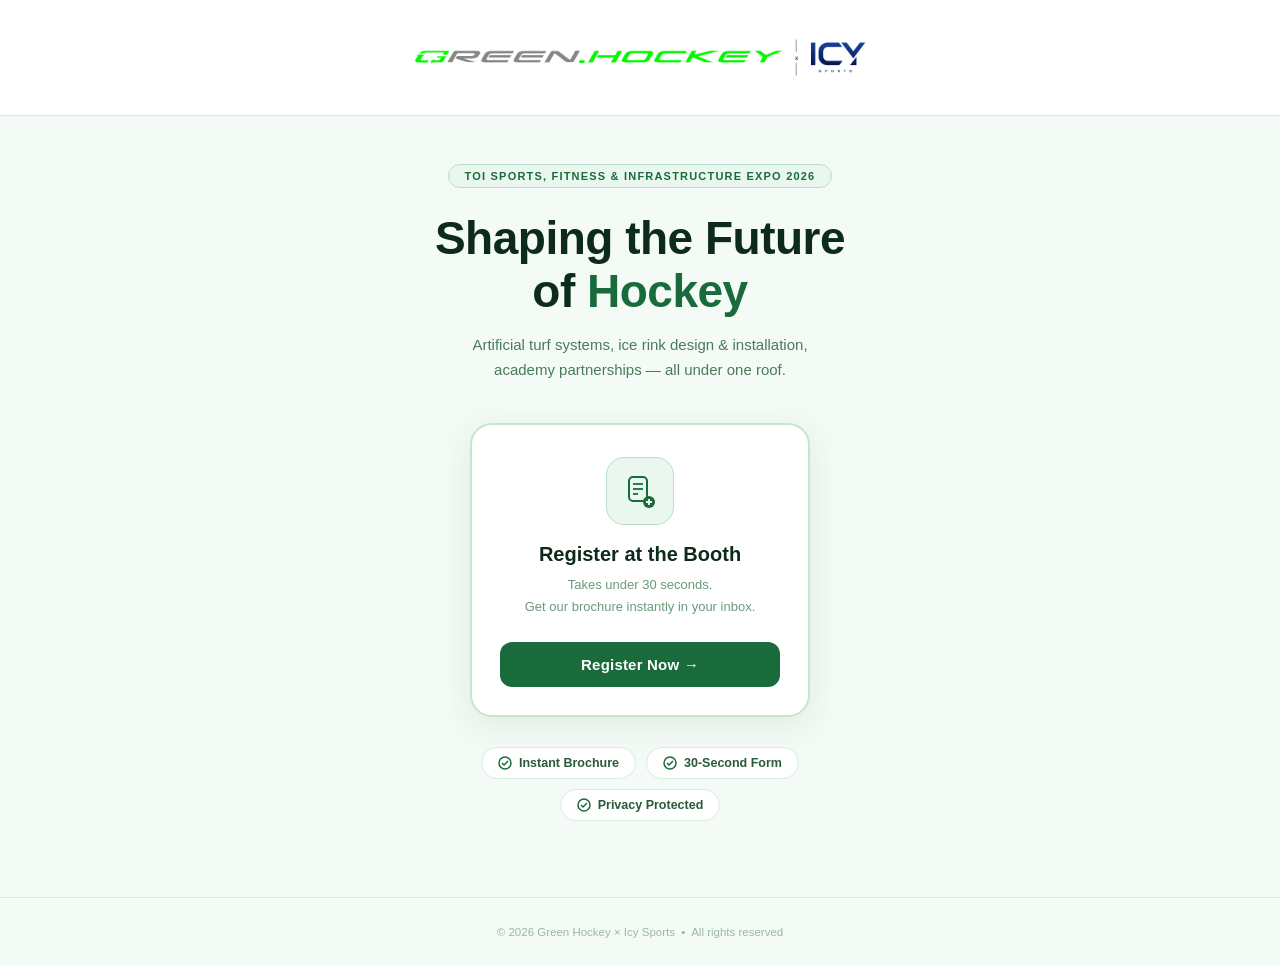
==== index.html @ 1c8ef784 "Add files via upload" ====
<!DOCTYPE html>
<html lang="en">
<head>
  <meta charset="UTF-8"/>
  <meta name="viewport" content="width=device-width, initial-scale=1.0"/>
  <title>Icy Sports — TOI Expo 2026</title>
  <style>
    *, *::before, *::after { box-sizing: border-box; margin: 0; padding: 0; }

    body {
      font-family: -apple-system, BlinkMacSystemFont, "Segoe UI", Roboto, sans-serif;
      background: #f4faf6;
      min-height: 100vh;
      display: flex;
      flex-direction: column;
    }

    /* HEADER */
    .site-header {
      background: #fff;
      border-bottom: 1px solid #d6eede;
    }
    .site-header img {
      width: 100%;
      max-width: 480px;
      display: block;
      margin: 0 auto;
      height: auto;
    }

    /* HERO */
    .hero {
      flex: 1;
      display: flex;
      flex-direction: column;
      align-items: center;
      justify-content: center;
      padding: 48px 24px 32px;
      text-align: center;
    }

    .hero-badge {
      display: inline-block;
      background: #eaf7ef;
      color: #1a6b3c;
      font-size: 11px;
      font-weight: 700;
      letter-spacing: 1.2px;
      text-transform: uppercase;
      padding: 5px 16px;
      border-radius: 20px;
      border: 1px solid #b8e0c8;
      margin-bottom: 24px;
    }

    .hero-title {
      font-size: clamp(28px, 7vw, 46px);
      font-weight: 900;
      color: #0d2b1a;
      line-height: 1.15;
      letter-spacing: -0.5px;
      margin-bottom: 14px;
    }
    .hero-title span { color: #1a6b3c; }

    .hero-sub {
      font-size: 15px;
      color: #4a7a5c;
      line-height: 1.7;
      max-width: 360px;
      margin-bottom: 40px;
    }

    /* REGISTER CARD */
    .register-card {
      background: #fff;
      border: 2px solid #c3e6cc;
      border-radius: 22px;
      padding: 32px 28px 28px;
      width: 100%;
      max-width: 340px;
      text-align: center;
      box-shadow: 0 8px 32px rgba(26,107,60,0.10);
      cursor: pointer;
      transition: transform 0.22s cubic-bezier(0.34,1.4,0.64,1),
                  box-shadow 0.22s ease,
                  border-color 0.2s;
      text-decoration: none;
      display: block;
    }
    .register-card:hover {
      transform: translateY(-5px) scale(1.02);
      box-shadow: 0 16px 48px rgba(26,107,60,0.18);
      border-color: #1a6b3c;
    }
    .register-card:active {
      transform: translateY(-2px) scale(1.01);
    }

    .card-icon {
      width: 68px;
      height: 68px;
      background: #eaf7ef;
      border-radius: 18px;
      display: flex;
      align-items: center;
      justify-content: center;
      margin: 0 auto 18px;
      border: 1.5px solid #b8e0c8;
    }

    .card-label {
      font-size: 20px;
      font-weight: 800;
      color: #0d2b1a;
      margin-bottom: 8px;
    }
    .card-desc {
      font-size: 13px;
      color: #6a9a7a;
      line-height: 1.7;
      margin-bottom: 24px;
    }

    .btn-register {
      display: block;
      width: 100%;
      background: #1a6b3c;
      color: #fff;
      font-size: 15px;
      font-weight: 700;
      padding: 14px;
      border-radius: 12px;
      border: none;
      letter-spacing: 0.2px;
      transition: background 0.2s;
    }
    .register-card:hover .btn-register {
      background: #145530;
    }

    /* FEATURE PILLS */
    .features {
      display: flex;
      gap: 10px;
      justify-content: center;
      flex-wrap: wrap;
      padding: 30px 24px 0;
      max-width: 520px;
      margin: 0 auto;
    }
    .feature-pill {
      display: flex;
      align-items: center;
      gap: 7px;
      background: #fff;
      border: 1px solid #d6eede;
      border-radius: 30px;
      padding: 8px 16px;
      font-size: 12.5px;
      color: #2a5a3a;
      font-weight: 600;
    }

    /* FOOTER */
    .site-footer {
      text-align: center;
      padding: 28px 16px;
      font-size: 11.5px;
      color: #9ab8a4;
      border-top: 1px solid #d6eede;
      margin-top: 44px;
    }
  </style>
</head>
<body>

  <!-- HEADER / LOGO -->
  <header class="site-header">
    <img src="[data-uri]" alt="Green Hockey x Icy Sports"/>
  </header>

  <!-- HERO -->
  <main class="hero">

    <span class="hero-badge">TOI Sports, Fitness &amp; Infrastructure Expo 2026</span>

    <h1 class="hero-title">
      Shaping the Future<br>of <span>Hockey</span>
    </h1>
    <p class="hero-sub">
      Artificial turf systems, ice rink design &amp; installation,
      academy partnerships — all under one roof.
    </p>

    <!-- REGISTER CARD -->
    <a class="register-card" href="https://script.google.com/macros/s/AKfycbzNTSiMW36GYF3sQrwPuPUhhwFf-sip41FXzriaNCstMmeZMGXXtPCfzw99_yfsboXZ/exec">
      <div class="card-icon">
        <svg width="34" height="34" viewBox="0 0 34 34" fill="none" xmlns="http://www.w3.org/2000/svg">
          <rect x="6" y="3" width="18" height="24" rx="4" stroke="#1a6b3c" stroke-width="2" fill="none"/>
          <line x1="10" y1="10" x2="20" y2="10" stroke="#1a6b3c" stroke-width="1.8"/>
          <line x1="10" y1="15" x2="20" y2="15" stroke="#1a6b3c" stroke-width="1.8"/>
          <line x1="10" y1="20" x2="15" y2="20" stroke="#1a6b3c" stroke-width="1.8"/>
          <circle cx="26" cy="28" r="6" fill="#1a6b3c"/>
          <line x1="26" y1="25" x2="26" y2="31" stroke="#fff" stroke-width="1.8"/>
          <line x1="23" y1="28" x2="29" y2="28" stroke="#fff" stroke-width="1.8"/>
        </svg>
      </div>
      <div class="card-label">Register at the Booth</div>
      <div class="card-desc">
        Takes under 30 seconds.<br>
        Get our brochure instantly in your inbox.
      </div>
      <div class="btn-register">Register Now &rarr;</div>
    </a>

    <!-- FEATURE PILLS -->
    <div class="features">
      <div class="feature-pill">
        <svg width="14" height="14" viewBox="0 0 14 14" fill="none">
          <circle cx="7" cy="7" r="6" stroke="#1a6b3c" stroke-width="1.5"/>
          <polyline points="4,7 6,9 10,5" stroke="#1a6b3c" stroke-width="1.5" fill="none"/>
        </svg>
        Instant Brochure
      </div>
      <div class="feature-pill">
        <svg width="14" height="14" viewBox="0 0 14 14" fill="none">
          <circle cx="7" cy="7" r="6" stroke="#1a6b3c" stroke-width="1.5"/>
          <polyline points="4,7 6,9 10,5" stroke="#1a6b3c" stroke-width="1.5" fill="none"/>
        </svg>
        30-Second Form
      </div>
      <div class="feature-pill">
        <svg width="14" height="14" viewBox="0 0 14 14" fill="none">
          <circle cx="7" cy="7" r="6" stroke="#1a6b3c" stroke-width="1.5"/>
          <polyline points="4,7 6,9 10,5" stroke="#1a6b3c" stroke-width="1.5" fill="none"/>
        </svg>
        Privacy Protected
      </div>
    </div>

  </main>

  <!-- FOOTER -->
  <footer class="site-footer">
    &copy; 2026 Green Hockey &times; Icy Sports &nbsp;&bull;&nbsp; All rights reserved
  </footer>

</body>
</html>
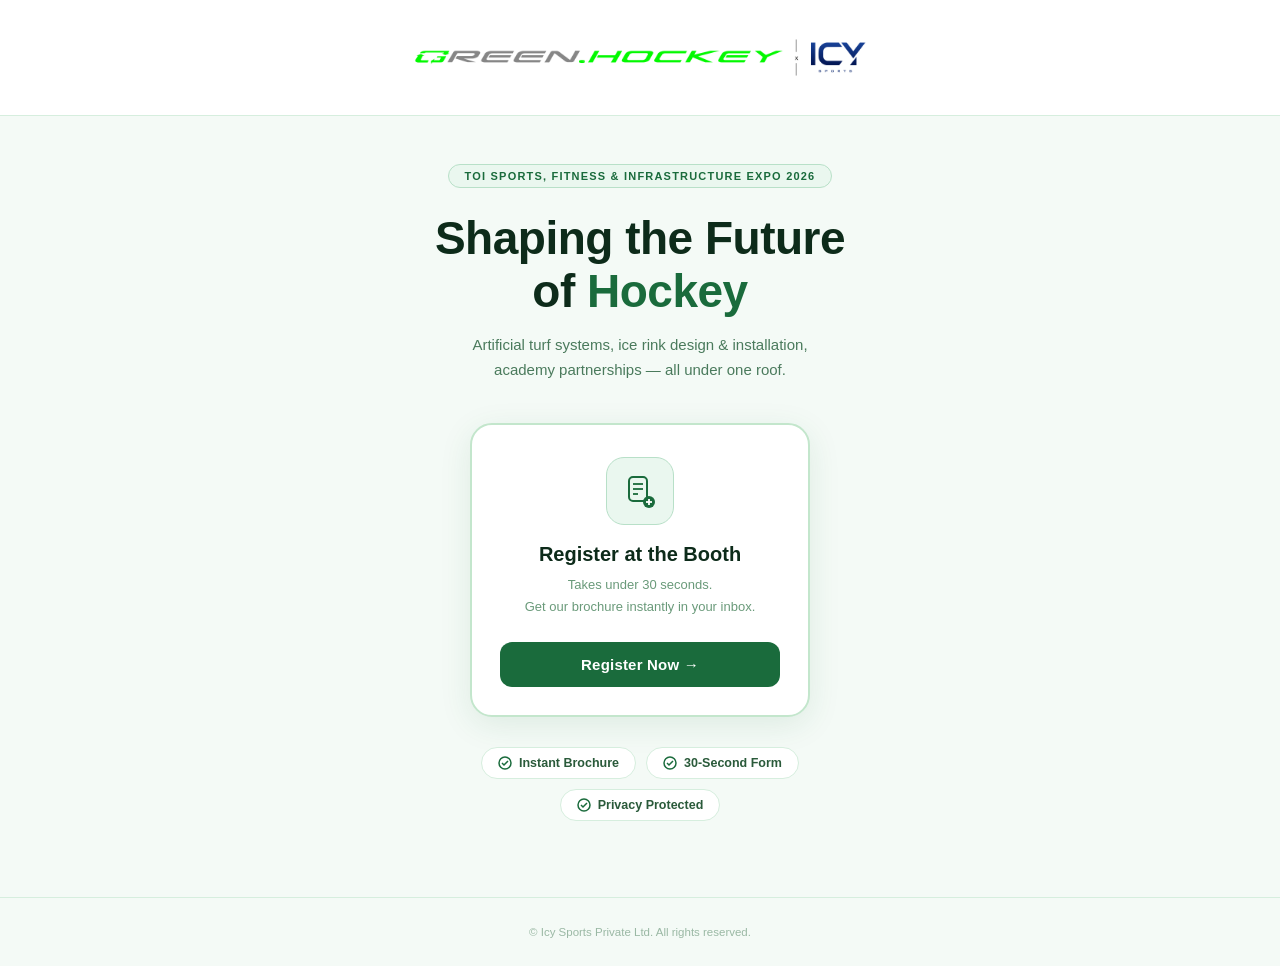
==== commit f6dd3753: "Update index.html rights reserved line changed" ====
--- a/index.html
+++ b/index.html
@@ -194,7 +194,7 @@
     </p>
 
     <!-- REGISTER CARD -->
-    <a class="register-card" href="https://script.google.com/macros/s/AKfycbzNTSiMW36GYF3sQrwPuPUhhwFf-sip41FXzriaNCstMmeZMGXXtPCfzw99_yfsboXZ/exec">
+    <a class="register-card" href="register/">
       <div class="card-icon">
         <svg width="34" height="34" viewBox="0 0 34 34" fill="none" xmlns="http://www.w3.org/2000/svg">
           <rect x="6" y="3" width="18" height="24" rx="4" stroke="#1a6b3c" stroke-width="2" fill="none"/>
@@ -243,8 +243,8 @@
 
   <!-- FOOTER -->
   <footer class="site-footer">
-    &copy; 2026 Green Hockey &times; Icy Sports &nbsp;&bull;&nbsp; All rights reserved
+    &copy; Icy Sports Private Ltd. All rights reserved.
   </footer>
 
 </body>
-</html>+</html>
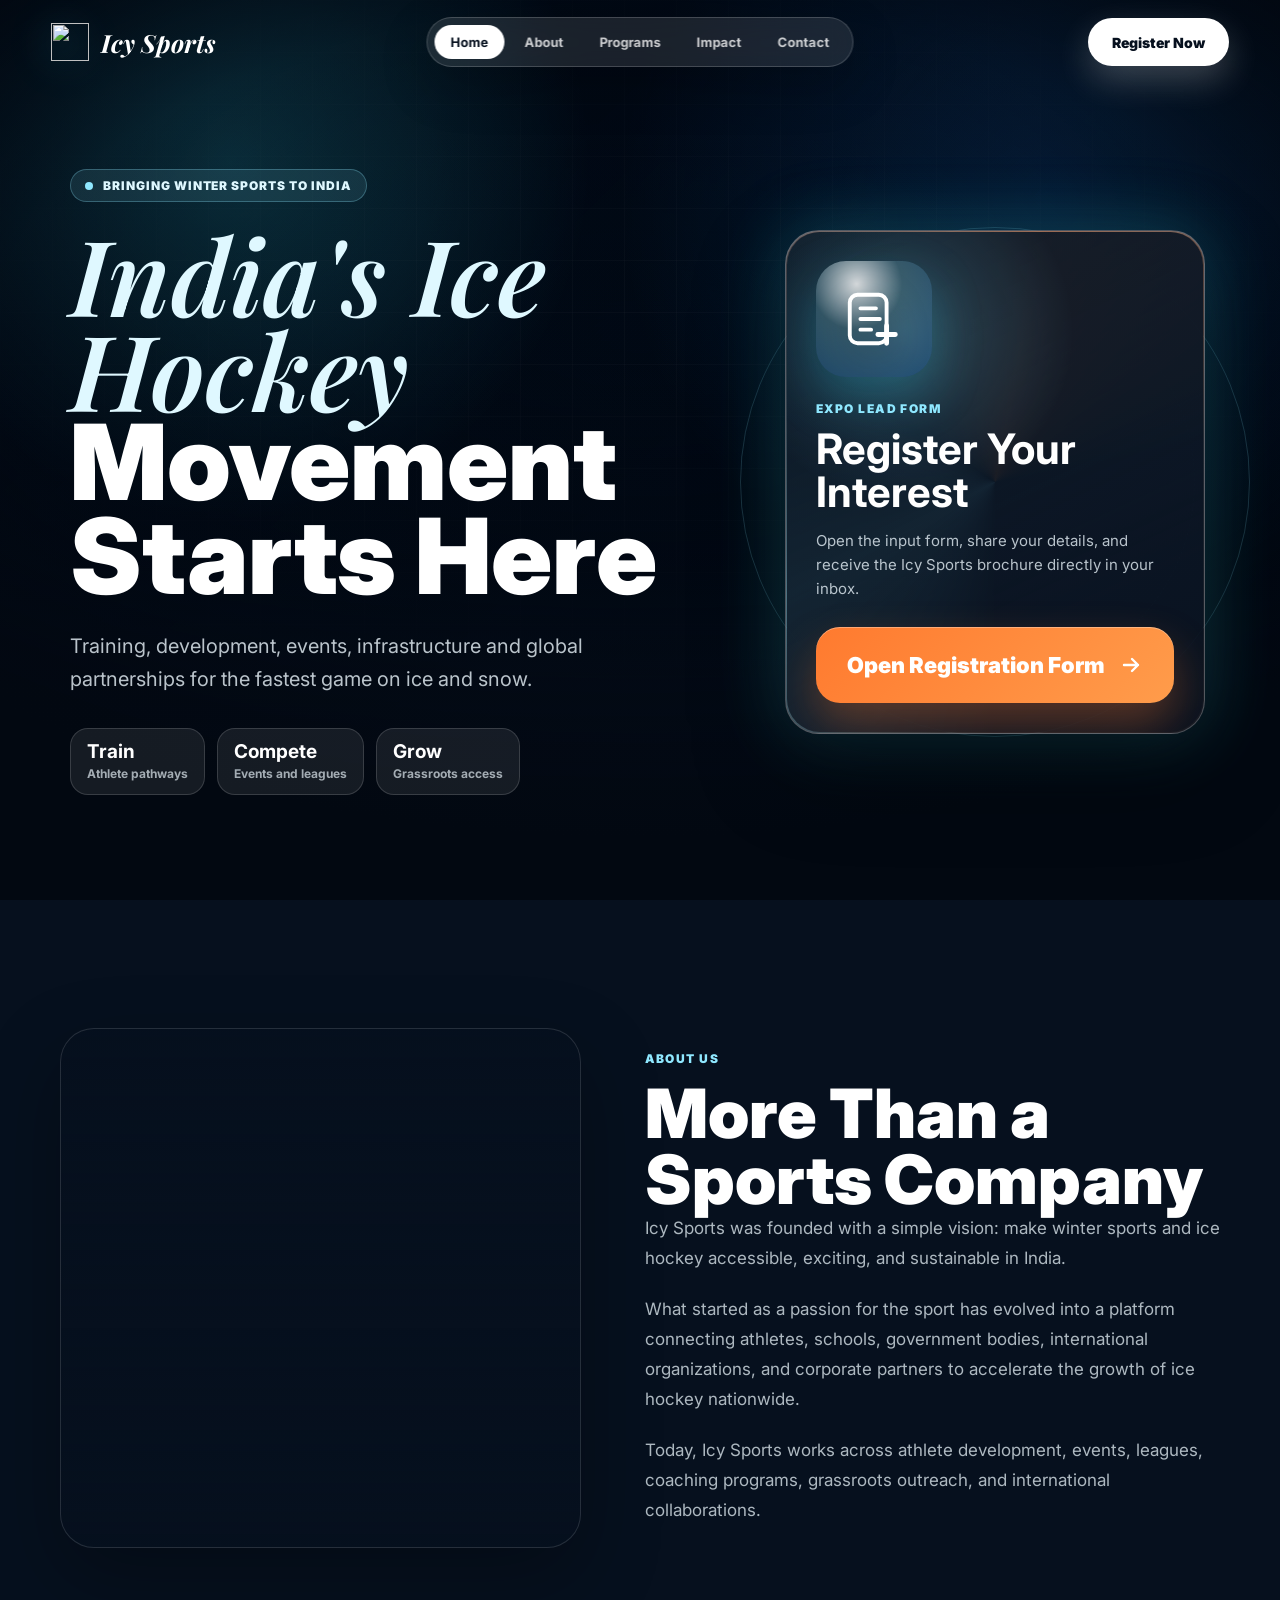
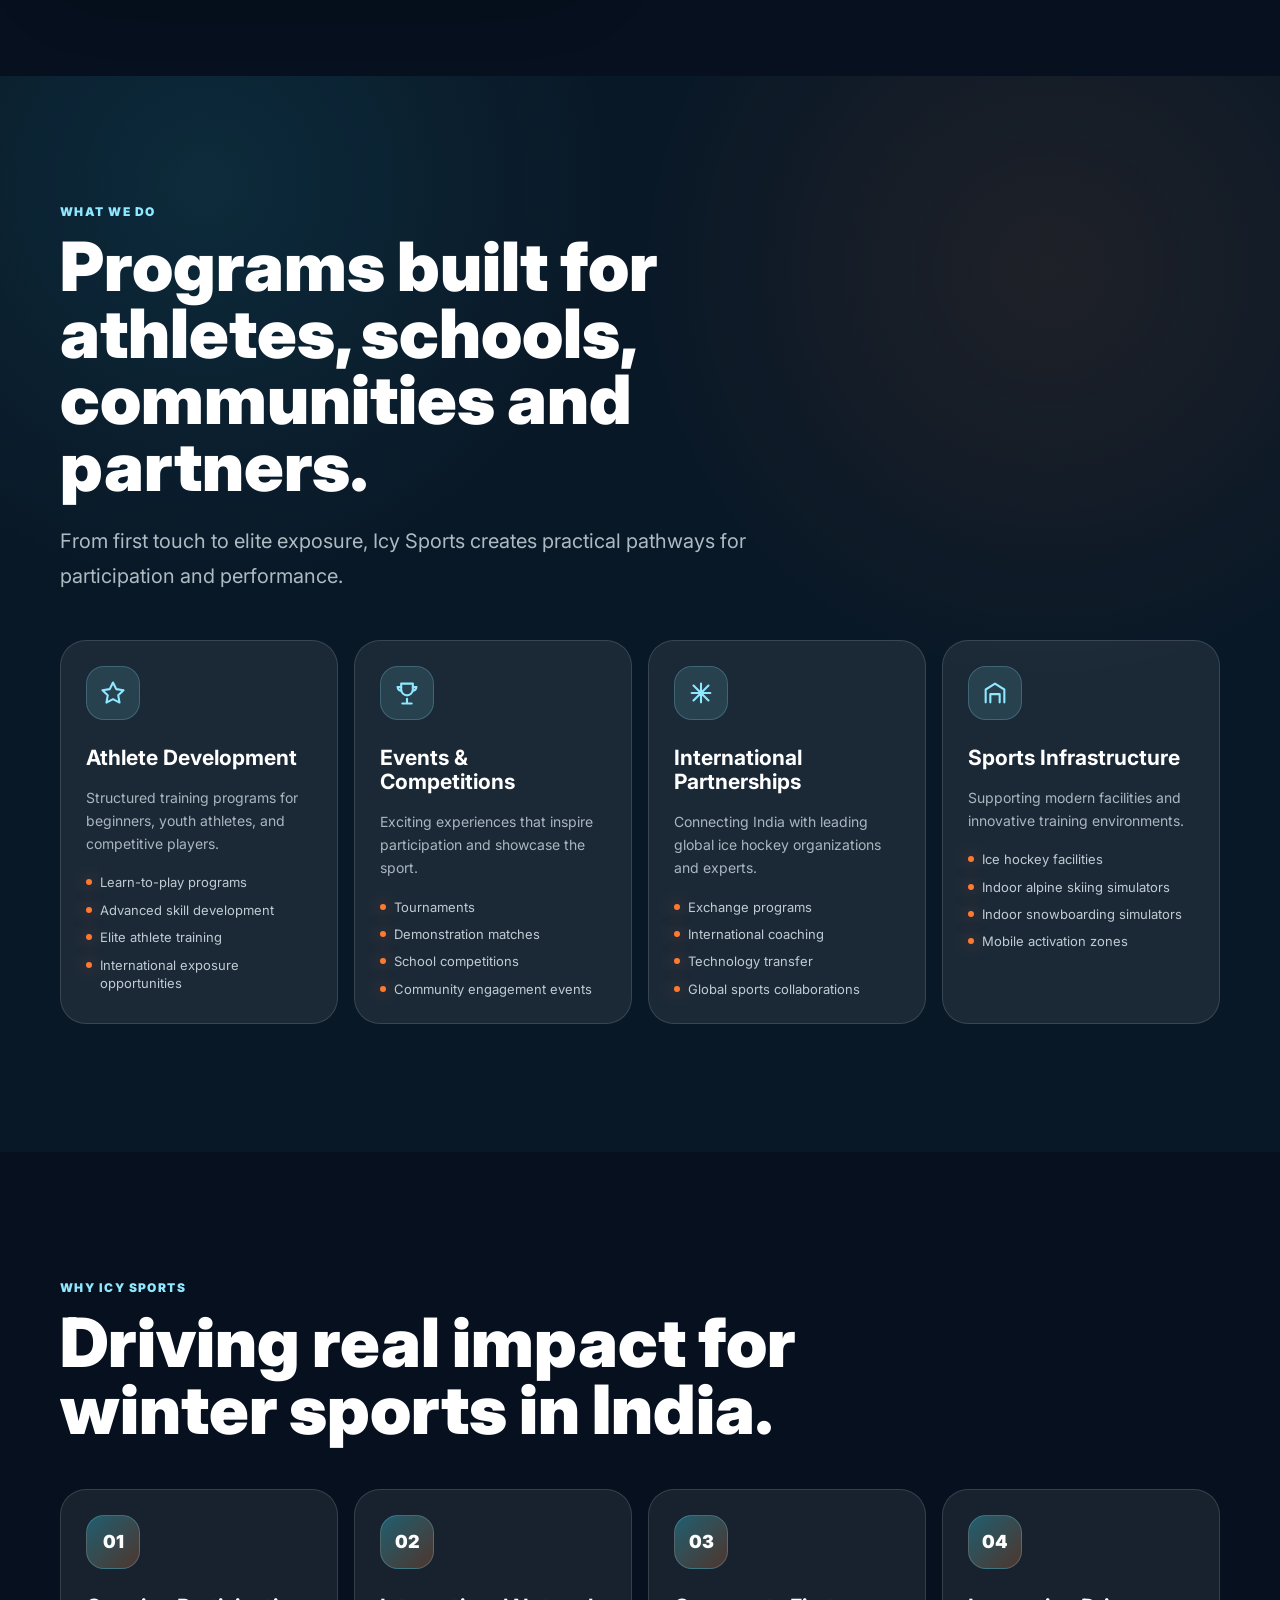
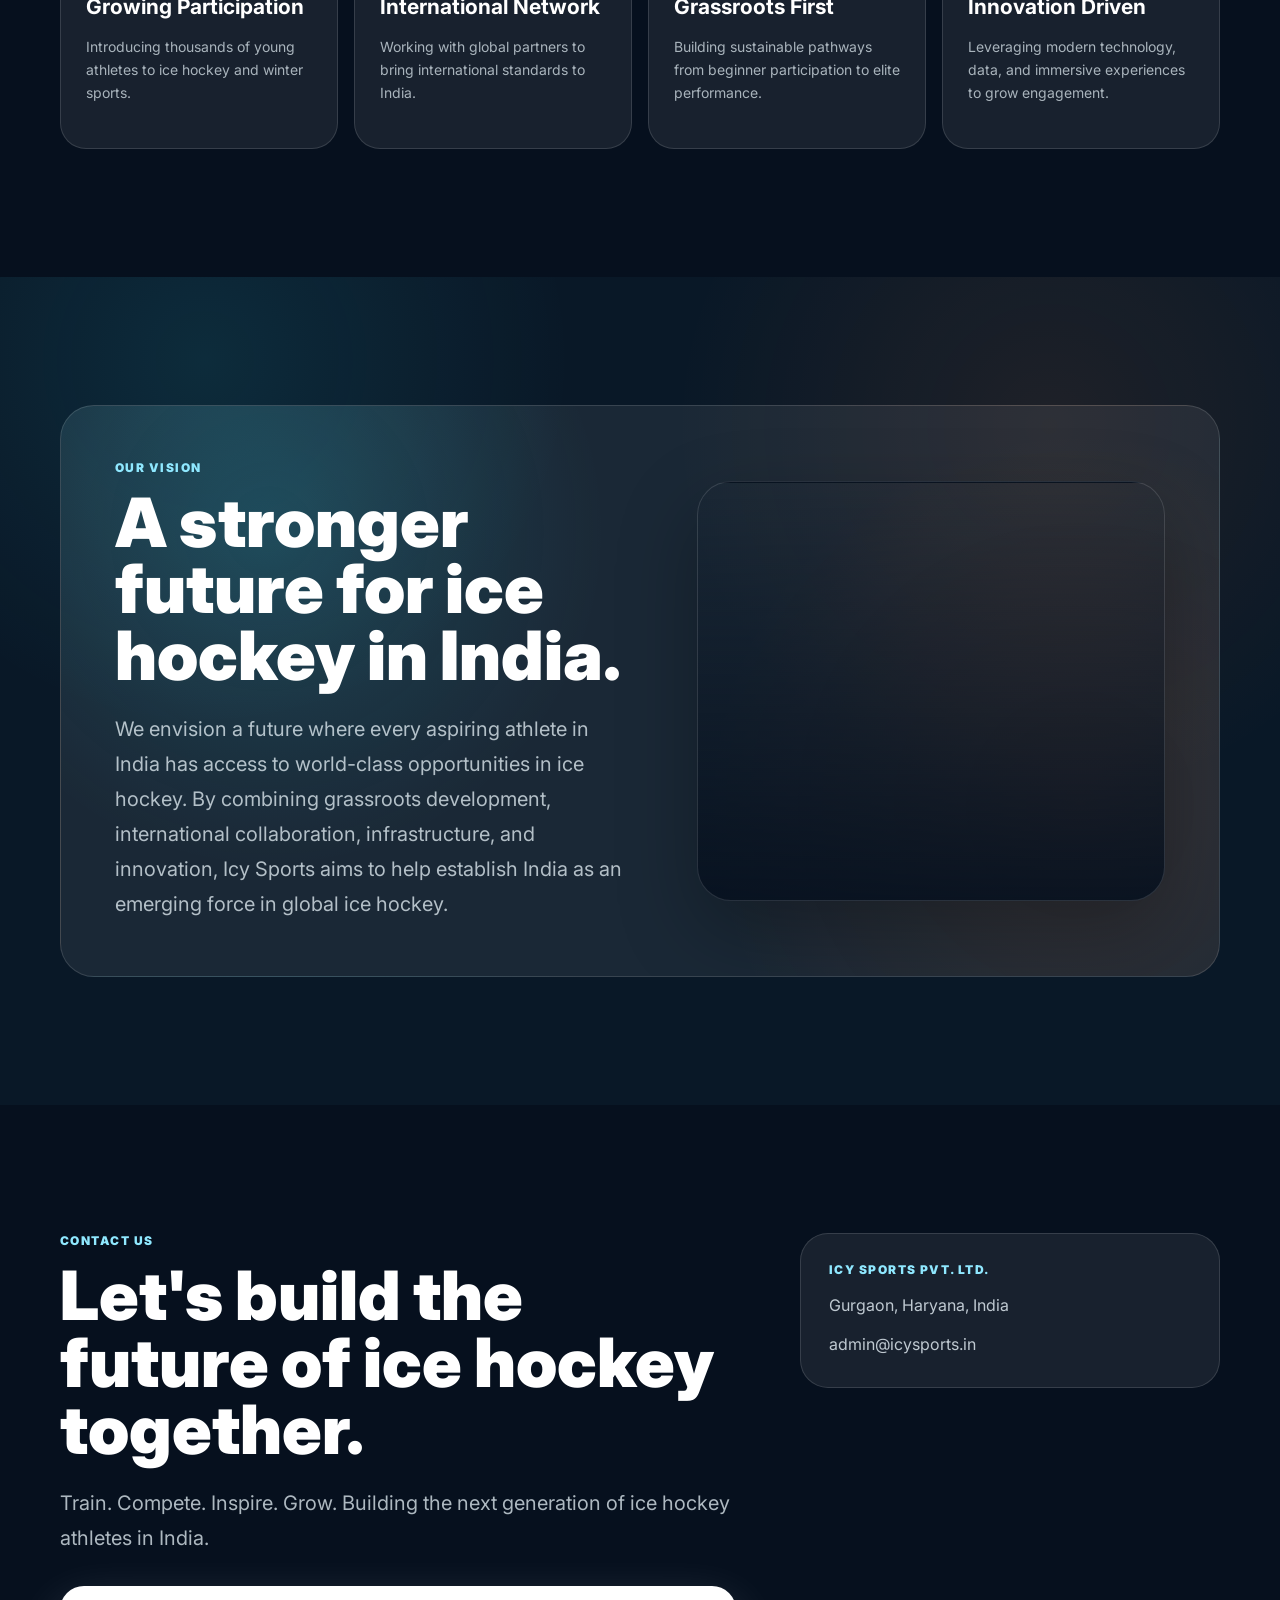
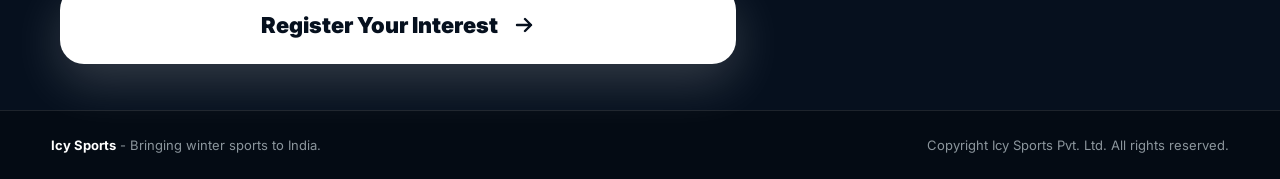
==== commit d7799104: "Update index.html with new drk blue theme" ====
--- a/index.html
+++ b/index.html
@@ -1,250 +1,1212 @@
 <!DOCTYPE html>
 <html lang="en">
 <head>
-  <meta charset="UTF-8"/>
-  <meta name="viewport" content="width=device-width, initial-scale=1.0"/>
-  <title>Icy Sports — TOI Expo 2026</title>
+  <meta charset="UTF-8">
+  <meta name="viewport" content="width=device-width, initial-scale=1.0">
+  <title>Icy Sports - Ice Hockey India</title>
+  <link rel="preconnect" href="https://fonts.googleapis.com">
+  <link rel="preconnect" href="https://fonts.gstatic.com" crossorigin>
+  <link href="https://fonts.googleapis.com/css2?family=Inter:wght@300;400;500;600;700;800;900&family=Playfair+Display:ital,wght@1,500;1,600;1,700&display=swap" rel="stylesheet">
   <style>
     *, *::before, *::after { box-sizing: border-box; margin: 0; padding: 0; }
 
+    :root {
+      --ice: #dff8ff;
+      --frost: #8fe8ff;
+      --blue: #1c8dff;
+      --cyan: #31d6ef;
+      --navy: #06101e;
+      --navy-2: #091827;
+      --ink: #eef9ff;
+      --muted: rgba(238, 249, 255, 0.72);
+      --line: rgba(255, 255, 255, 0.14);
+      --orange: #ff7a2f;
+      --orange-2: #ff9c4b;
+      --glass: rgba(8, 23, 38, 0.58);
+      --panel: rgba(255, 255, 255, 0.08);
+    }
+
+    html {
+      scroll-behavior: smooth;
+      background: var(--navy);
+    }
+
     body {
-      font-family: -apple-system, BlinkMacSystemFont, "Segoe UI", Roboto, sans-serif;
-      background: #f4faf6;
       min-height: 100vh;
+      font-family: "Inter", system-ui, -apple-system, BlinkMacSystemFont, "Segoe UI", sans-serif;
+      color: var(--ink);
+      background: var(--navy);
+      letter-spacing: 0;
+      overflow-x: hidden;
+    }
+
+    body.menu-open { overflow: hidden; }
+
+    a { color: inherit; text-decoration: none; }
+    button { font: inherit; }
+
+    .font-display {
+      font-family: "Playfair Display", Georgia, serif;
+      font-style: italic;
+    }
+
+    .site-nav {
+      position: fixed;
+      top: 0;
+      left: 0;
+      right: 0;
+      z-index: 100;
+      display: flex;
+      align-items: center;
+      justify-content: space-between;
+      gap: 20px;
+      padding: 18px clamp(18px, 4vw, 52px);
+      transition: background 0.2s ease, border-color 0.2s ease, backdrop-filter 0.2s ease;
+      border-bottom: 1px solid transparent;
+    }
+
+    .site-nav.scrolled {
+      background: rgba(5, 14, 25, 0.74);
+      border-bottom-color: rgba(255, 255, 255, 0.1);
+      backdrop-filter: blur(18px);
+    }
+
+    .brand {
+      display: inline-flex;
+      align-items: center;
+      gap: 12px;
+      min-width: 174px;
+    }
+
+    .brand img {
+      width: 38px;
+      height: 38px;
+      object-fit: contain;
+      filter: drop-shadow(0 8px 20px rgba(49, 214, 239, 0.35));
+    }
+
+    .brand span {
+      font-size: 25px;
+      font-weight: 700;
+      line-height: 1;
+      color: #fff;
+    }
+
+    .nav-pill {
+      position: absolute;
+      left: 50%;
+      transform: translateX(-50%);
+      display: flex;
+      align-items: center;
+      gap: 4px;
+      padding: 7px;
+      border: 1px solid rgba(255, 255, 255, 0.18);
+      border-radius: 999px;
+      background: rgba(255, 255, 255, 0.1);
+      backdrop-filter: blur(18px);
+      box-shadow: 0 18px 50px rgba(0, 0, 0, 0.22);
+    }
+
+    .nav-pill a {
+      padding: 9px 16px;
+      border-radius: 999px;
+      font-size: 13px;
+      font-weight: 700;
+      color: rgba(255, 255, 255, 0.78);
+      transition: background 0.2s ease, color 0.2s ease;
+      white-space: nowrap;
+    }
+
+    .nav-pill a:hover,
+    .nav-pill a.active {
+      color: #06101e;
+      background: #fff;
+    }
+
+    .nav-actions {
+      display: flex;
+      align-items: center;
+      justify-content: flex-end;
+      gap: 12px;
+      min-width: 174px;
+    }
+
+    .nav-register {
+      display: inline-flex;
+      align-items: center;
+      justify-content: center;
+      min-height: 48px;
+      padding: 0 24px;
+      border-radius: 999px;
+      background: #fff;
+      color: #06101e;
+      font-size: 14px;
+      font-weight: 900;
+      box-shadow: 0 14px 34px rgba(255, 255, 255, 0.22);
+      transition: transform 0.2s ease, box-shadow 0.2s ease;
+    }
+
+    .nav-register:hover {
+      transform: translateY(-2px);
+      box-shadow: 0 18px 40px rgba(143, 232, 255, 0.28);
+    }
+
+    .menu-toggle {
+      display: none;
+      width: 48px;
+      height: 48px;
+      align-items: center;
+      justify-content: center;
+      border: 1px solid rgba(255, 255, 255, 0.18);
+      border-radius: 50%;
+      color: #fff;
+      background: rgba(255, 255, 255, 0.1);
+      cursor: pointer;
+    }
+
+    .menu-toggle span,
+    .menu-toggle span::before,
+    .menu-toggle span::after {
+      display: block;
+      width: 18px;
+      height: 2px;
+      border-radius: 2px;
+      background: currentColor;
+      transition: transform 0.2s ease, opacity 0.2s ease;
+    }
+
+    .menu-toggle span::before,
+    .menu-toggle span::after {
+      content: "";
+      position: absolute;
+    }
+
+    .menu-toggle span { position: relative; }
+    .menu-toggle span::before { transform: translateY(-6px); }
+    .menu-toggle span::after { transform: translateY(6px); }
+
+    .menu-open .menu-toggle span { background: transparent; }
+    .menu-open .menu-toggle span::before { background: #fff; transform: rotate(45deg); }
+    .menu-open .menu-toggle span::after { background: #fff; transform: rotate(-45deg); }
+
+    .mobile-menu {
+      display: none;
+      position: fixed;
+      inset: 76px 16px auto;
+      z-index: 95;
+      padding: 18px;
+      border: 1px solid rgba(255, 255, 255, 0.16);
+      border-radius: 22px;
+      background: rgba(5, 14, 25, 0.92);
+      backdrop-filter: blur(18px);
+      box-shadow: 0 30px 80px rgba(0, 0, 0, 0.4);
+    }
+
+    .mobile-menu a {
+      display: block;
+      padding: 14px 14px;
+      border-radius: 14px;
+      color: rgba(255, 255, 255, 0.82);
+      font-weight: 800;
+    }
+
+    .mobile-menu a:hover { background: rgba(255, 255, 255, 0.1); color: #fff; }
+    .menu-open .mobile-menu { display: block; }
+
+    .hero {
+      position: relative;
+      min-height: 100vh;
+      min-height: 100dvh;
+      overflow: hidden;
+      display: grid;
+      place-items: center;
+      padding: 118px 22px 54px;
+      background: #020811;
+      isolation: isolate;
+    }
+
+    .hero-base,
+    .hero-reveal {
+      position: absolute;
+      inset: 0;
+      pointer-events: none;
+    }
+
+    .hero-base {
+      z-index: -5;
+      background:
+        radial-gradient(circle at 18% 18%, rgba(49, 214, 239, 0.32), transparent 28%),
+        radial-gradient(circle at 82% 22%, rgba(28, 141, 255, 0.26), transparent 34%),
+        linear-gradient(135deg, rgba(6, 16, 30, 0.88), rgba(6, 16, 30, 0.54)),
+        url("assets/hero-ice-rink.png");
+      background-position: center;
+      background-size: cover;
+      animation: heroZoom 1.9s cubic-bezier(0.16, 1, 0.3, 1) forwards;
+      filter: saturate(0.95) contrast(1.05);
+    }
+
+    .hero-reveal {
+      z-index: -4;
+      background:
+        linear-gradient(135deg, rgba(10, 32, 54, 0.42), rgba(0, 0, 0, 0.12)),
+        url("assets/hero-winter-training.png");
+      background-position: center;
+      background-size: cover;
+      opacity: 0.96;
+      -webkit-mask-size: 100% 100%;
+      mask-size: 100% 100%;
+      -webkit-mask-repeat: no-repeat;
+      mask-repeat: no-repeat;
+    }
+
+    .hero::before {
+      content: "";
+      position: absolute;
+      inset: 0;
+      z-index: -3;
+      background:
+        linear-gradient(rgba(255,255,255,0.08) 1px, transparent 1px),
+        linear-gradient(90deg, rgba(255,255,255,0.08) 1px, transparent 1px);
+      background-size: 52px 52px;
+      mask-image: radial-gradient(ellipse 84% 68% at 50% 34%, black 0%, transparent 76%);
+      opacity: 0.45;
+      pointer-events: none;
+    }
+
+    .hero::after {
+      content: "";
+      position: absolute;
+      inset: 0;
+      z-index: -2;
+      background:
+        radial-gradient(ellipse 74% 55% at 50% 38%, transparent 0%, rgba(2, 8, 17, 0.42) 68%, #020811 100%),
+        linear-gradient(180deg, rgba(2, 8, 17, 0.12) 0%, rgba(2, 8, 17, 0.42) 62%, #06101e 100%);
+      pointer-events: none;
+    }
+
+    .hero-content {
+      width: min(1140px, 100%);
+      display: grid;
+      grid-template-columns: minmax(0, 1fr) minmax(300px, 430px);
+      align-items: center;
+      gap: clamp(28px, 6vw, 74px);
+    }
+
+    .hero-copy {
+      max-width: 710px;
+      text-align: left;
+    }
+
+    .eyebrow {
+      display: inline-flex;
+      align-items: center;
+      gap: 10px;
+      margin-bottom: 24px;
+      padding: 8px 14px;
+      border: 1px solid rgba(143, 232, 255, 0.28);
+      border-radius: 999px;
+      background: rgba(143, 232, 255, 0.1);
+      color: var(--ice);
+      font-size: 12px;
+      font-weight: 900;
+      text-transform: uppercase;
+      letter-spacing: 0.08em;
+    }
+
+    .eyebrow::before {
+      content: "";
+      width: 8px;
+      height: 8px;
+      border-radius: 50%;
+      background: var(--frost);
+      box-shadow: 0 0 0 0 rgba(143, 232, 255, 0.68);
+      animation: pulseRing 2.2s ease-out infinite;
+      flex: 0 0 auto;
+    }
+
+    h1 {
+      color: #fff;
+      font-size: clamp(48px, 8.2vw, 112px);
+      line-height: 0.9;
+      letter-spacing: 0;
+      font-weight: 900;
+      max-width: 820px;
+    }
+
+    h1 span {
+      display: block;
+    }
+
+    h1 .font-display {
+      color: var(--ice);
+      font-weight: 600;
+    }
+
+    .hero-subtitle {
+      max-width: 610px;
+      margin-top: 26px;
+      color: rgba(238, 249, 255, 0.78);
+      font-size: clamp(16px, 2vw, 20px);
+      line-height: 1.65;
+    }
+
+    .hero-stats {
+      display: flex;
+      flex-wrap: wrap;
+      gap: 12px;
+      margin-top: 32px;
+    }
+
+    .hero-stat {
+      min-width: 134px;
+      padding: 13px 16px;
+      border: 1px solid rgba(255, 255, 255, 0.15);
+      border-radius: 18px;
+      background: rgba(255, 255, 255, 0.08);
+      backdrop-filter: blur(14px);
+    }
+
+    .hero-stat strong {
+      display: block;
+      color: #fff;
+      font-size: 19px;
+      line-height: 1;
+      margin-bottom: 5px;
+    }
+
+    .hero-stat span {
+      display: block;
+      color: rgba(238, 249, 255, 0.66);
+      font-size: 12px;
+      font-weight: 700;
+    }
+
+    .register-orbit {
+      position: relative;
+      min-height: 560px;
+      display: grid;
+      place-items: center;
+    }
+
+    .orbit-ring {
+      position: absolute;
+      border: 1px solid rgba(143, 232, 255, 0.18);
+      border-radius: 50%;
+      pointer-events: none;
+    }
+
+    .orbit-ring.one {
+      width: min(90vw, 510px);
+      height: min(90vw, 510px);
+      animation: slowSpin 18s linear infinite;
+    }
+
+    .orbit-ring.two {
+      width: min(74vw, 400px);
+      height: min(74vw, 400px);
+      border-style: dashed;
+      animation: slowSpin 24s linear reverse infinite;
+      opacity: 0.75;
+    }
+
+    .register-card {
+      position: relative;
+      width: min(100%, 420px);
+      min-height: 468px;
       display: flex;
       flex-direction: column;
-    }
-
-    /* HEADER */
-    .site-header {
-      background: #fff;
-      border-bottom: 1px solid #d6eede;
-    }
-    .site-header img {
-      width: 100%;
-      max-width: 480px;
-      display: block;
-      margin: 0 auto;
-      height: auto;
-    }
-
-    /* HERO */
-    .hero {
-      flex: 1;
-      display: flex;
-      flex-direction: column;
+      justify-content: space-between;
+      gap: 26px;
+      padding: 30px;
+      border: 1px solid rgba(255, 255, 255, 0.24);
+      border-radius: 34px;
+      background:
+        linear-gradient(155deg, rgba(255, 255, 255, 0.2), rgba(255, 255, 255, 0.06)),
+        rgba(5, 14, 25, 0.62);
+      backdrop-filter: blur(24px);
+      box-shadow:
+        0 34px 90px rgba(0, 0, 0, 0.42),
+        0 0 70px rgba(49, 214, 239, 0.28),
+        inset 0 1px 0 rgba(255, 255, 255, 0.2);
+      overflow: hidden;
+      transform-style: preserve-3d;
+      animation: floatCard 4.4s ease-in-out infinite;
+    }
+
+    .register-card::before {
+      content: "";
+      position: absolute;
+      inset: -2px;
+      background: conic-gradient(from 180deg, transparent, rgba(143, 232, 255, 0.52), transparent 34%, rgba(255, 122, 47, 0.54), transparent 72%);
+      opacity: 0.75;
+      animation: slowSpin 5.5s linear infinite;
+      z-index: -2;
+    }
+
+    .register-card::after {
+      content: "";
+      position: absolute;
+      inset: 1px;
+      border-radius: 33px;
+      background:
+        radial-gradient(circle at 28% 20%, rgba(143, 232, 255, 0.22), transparent 34%),
+        linear-gradient(155deg, rgba(8, 23, 38, 0.92), rgba(6, 16, 30, 0.74));
+      z-index: -1;
+    }
+
+    .register-icon {
+      width: 116px;
+      height: 116px;
+      display: grid;
+      place-items: center;
+      border-radius: 30px;
+      background:
+        radial-gradient(circle at 35% 20%, rgba(255, 255, 255, 0.82), rgba(143, 232, 255, 0.2) 38%, rgba(28, 141, 255, 0.24) 100%);
+      color: #fff;
+      box-shadow: 0 20px 50px rgba(49, 214, 239, 0.25);
+      animation: iconGlow 2.6s ease-in-out infinite;
+    }
+
+    .register-icon svg {
+      width: 62px;
+      height: 62px;
+      filter: drop-shadow(0 10px 18px rgba(0, 0, 0, 0.32));
+    }
+
+    .card-kicker {
+      margin-top: 24px;
+      color: var(--frost);
+      font-size: 12px;
+      font-weight: 900;
+      text-transform: uppercase;
+      letter-spacing: 0.12em;
+    }
+
+    .register-card h2 {
+      margin-top: 12px;
+      color: #fff;
+      font-size: clamp(30px, 4vw, 42px);
+      line-height: 1.02;
+      letter-spacing: 0;
+    }
+
+    .register-card p {
+      margin-top: 16px;
+      color: rgba(238, 249, 255, 0.76);
+      font-size: 15px;
+      line-height: 1.6;
+    }
+
+    .register-cta {
+      min-height: 76px;
+      display: inline-flex;
       align-items: center;
       justify-content: center;
-      padding: 48px 24px 32px;
+      gap: 14px;
+      width: 100%;
+      padding: 18px 26px;
+      border-radius: 24px;
+      background: linear-gradient(135deg, var(--orange), var(--orange-2));
+      color: #fff;
+      font-size: clamp(18px, 2.2vw, 22px);
+      font-weight: 950;
       text-align: center;
-    }
-
-    .hero-badge {
-      display: inline-block;
-      background: #eaf7ef;
-      color: #1a6b3c;
-      font-size: 11px;
-      font-weight: 700;
-      letter-spacing: 1.2px;
+      box-shadow:
+        0 22px 46px rgba(255, 122, 47, 0.32),
+        inset 0 1px 0 rgba(255, 255, 255, 0.32);
+      transition: transform 0.2s ease, box-shadow 0.2s ease;
+    }
+
+    .register-cta:hover {
+      transform: translateY(-3px) scale(1.02);
+      box-shadow:
+        0 30px 62px rgba(255, 122, 47, 0.44),
+        inset 0 1px 0 rgba(255, 255, 255, 0.36);
+    }
+
+    .register-cta svg {
+      width: 24px;
+      height: 24px;
+      flex: 0 0 auto;
+      transition: transform 0.2s ease;
+    }
+
+    .register-cta:hover svg { transform: translateX(4px); }
+
+    .section {
+      position: relative;
+      padding: clamp(76px, 10vw, 128px) clamp(20px, 4vw, 56px);
+      background: var(--navy);
+    }
+
+    .section.alt {
+      background:
+        radial-gradient(circle at 16% 10%, rgba(49, 214, 239, 0.1), transparent 28%),
+        radial-gradient(circle at 82% 18%, rgba(255, 122, 47, 0.09), transparent 30%),
+        var(--navy-2);
+    }
+
+    .section-inner {
+      width: min(1160px, 100%);
+      margin: 0 auto;
+    }
+
+    .section-label {
+      color: var(--frost);
+      font-size: 12px;
+      font-weight: 950;
       text-transform: uppercase;
-      padding: 5px 16px;
-      border-radius: 20px;
-      border: 1px solid #b8e0c8;
-      margin-bottom: 24px;
-    }
-
-    .hero-title {
-      font-size: clamp(28px, 7vw, 46px);
+      letter-spacing: 0.12em;
+      margin-bottom: 14px;
+    }
+
+    .section-title {
+      max-width: 820px;
+      color: #fff;
+      font-size: clamp(34px, 5.6vw, 68px);
+      line-height: 0.98;
+      letter-spacing: 0;
       font-weight: 900;
-      color: #0d2b1a;
-      line-height: 1.15;
-      letter-spacing: -0.5px;
-      margin-bottom: 14px;
-    }
-    .hero-title span { color: #1a6b3c; }
-
-    .hero-sub {
-      font-size: 15px;
-      color: #4a7a5c;
-      line-height: 1.7;
-      max-width: 360px;
-      margin-bottom: 40px;
-    }
-
-    /* REGISTER CARD */
-    .register-card {
-      background: #fff;
-      border: 2px solid #c3e6cc;
-      border-radius: 22px;
-      padding: 32px 28px 28px;
-      width: 100%;
-      max-width: 340px;
-      text-align: center;
-      box-shadow: 0 8px 32px rgba(26,107,60,0.10);
-      cursor: pointer;
-      transition: transform 0.22s cubic-bezier(0.34,1.4,0.64,1),
-                  box-shadow 0.22s ease,
-                  border-color 0.2s;
-      text-decoration: none;
+    }
+
+    .section-lead {
+      max-width: 760px;
+      margin-top: 24px;
+      color: var(--muted);
+      font-size: clamp(16px, 2vw, 20px);
+      line-height: 1.75;
+    }
+
+    .about-grid {
+      display: grid;
+      grid-template-columns: 0.95fr 1.05fr;
+      gap: clamp(28px, 5vw, 70px);
+      align-items: center;
+    }
+
+    .visual-panel {
+      min-height: 520px;
+      border: 1px solid rgba(255, 255, 255, 0.13);
+      border-radius: 34px;
+      background:
+        linear-gradient(180deg, rgba(6, 16, 30, 0.02), rgba(6, 16, 30, 0.86)),
+        url("assets/hero-ice-rink.png");
+      background-position: center;
+      background-size: cover;
+      overflow: hidden;
+      box-shadow: 0 30px 80px rgba(0, 0, 0, 0.28);
+    }
+
+    .visual-panel.small {
+      min-height: 420px;
+      background:
+        linear-gradient(180deg, rgba(6, 16, 30, 0.04), rgba(6, 16, 30, 0.88)),
+        url("assets/hero-winter-training.png");
+      background-position: center;
+      background-size: cover;
+    }
+
+    .about-copy {
+      display: grid;
+      gap: 20px;
+      color: var(--muted);
+      font-size: 17px;
+      line-height: 1.78;
+    }
+
+    .service-grid {
+      display: grid;
+      grid-template-columns: repeat(4, minmax(0, 1fr));
+      gap: 16px;
+      margin-top: 46px;
+    }
+
+    .service-card,
+    .impact-card {
+      position: relative;
+      min-height: 330px;
+      padding: 25px;
+      border: 1px solid rgba(255, 255, 255, 0.13);
+      border-radius: 26px;
+      background: rgba(255, 255, 255, 0.075);
+      overflow: hidden;
+      transition: transform 0.2s ease, border-color 0.2s ease, background 0.2s ease;
+    }
+
+    .service-card:hover,
+    .impact-card:hover {
+      transform: translateY(-7px);
+      border-color: rgba(143, 232, 255, 0.34);
+      background: rgba(255, 255, 255, 0.105);
+    }
+
+    .service-icon,
+    .impact-num {
+      width: 54px;
+      height: 54px;
+      display: grid;
+      place-items: center;
+      border-radius: 18px;
+      background: rgba(143, 232, 255, 0.12);
+      color: var(--frost);
+      margin-bottom: 26px;
+      border: 1px solid rgba(143, 232, 255, 0.22);
+    }
+
+    .service-icon svg { width: 28px; height: 28px; }
+
+    .service-card h3,
+    .impact-card h3 {
+      color: #fff;
+      font-size: 21px;
+      line-height: 1.16;
+      margin-bottom: 16px;
+    }
+
+    .service-card p,
+    .impact-card p {
+      color: rgba(238, 249, 255, 0.68);
+      font-size: 14px;
+      line-height: 1.65;
+      margin-bottom: 18px;
+    }
+
+    .service-card ul {
+      list-style: none;
+      display: grid;
+      gap: 9px;
+    }
+
+    .service-card li {
+      display: flex;
+      gap: 8px;
+      color: rgba(238, 249, 255, 0.78);
+      font-size: 13px;
+      line-height: 1.42;
+    }
+
+    .service-card li::before {
+      content: "";
+      width: 6px;
+      height: 6px;
+      margin-top: 6px;
+      border-radius: 50%;
+      background: var(--orange);
+      box-shadow: 0 0 16px rgba(255, 122, 47, 0.54);
+      flex: 0 0 auto;
+    }
+
+    .impact-grid {
+      display: grid;
+      grid-template-columns: repeat(4, minmax(0, 1fr));
+      gap: 16px;
+      margin-top: 46px;
+    }
+
+    .impact-card {
+      min-height: 260px;
+    }
+
+    .impact-num {
+      color: #fff;
+      background: linear-gradient(135deg, rgba(49, 214, 239, 0.34), rgba(255, 122, 47, 0.24));
+      font-weight: 950;
+      font-size: 18px;
+    }
+
+    .vision-band {
+      display: grid;
+      grid-template-columns: minmax(0, 1.05fr) minmax(280px, 0.95fr);
+      gap: clamp(28px, 5vw, 64px);
+      align-items: center;
+      padding: clamp(28px, 5vw, 54px);
+      border: 1px solid rgba(255, 255, 255, 0.13);
+      border-radius: 34px;
+      background:
+        radial-gradient(circle at 18% 22%, rgba(49, 214, 239, 0.16), transparent 32%),
+        radial-gradient(circle at 88% 70%, rgba(255, 122, 47, 0.12), transparent 34%),
+        rgba(255, 255, 255, 0.07);
+      overflow: hidden;
+    }
+
+    .contact {
+      padding-bottom: 46px;
+    }
+
+    .contact-grid {
+      display: grid;
+      grid-template-columns: minmax(0, 1fr) minmax(280px, 420px);
+      gap: clamp(28px, 5vw, 70px);
+      align-items: start;
+    }
+
+    .contact-panel {
+      padding: 28px;
+      border: 1px solid rgba(255, 255, 255, 0.13);
+      border-radius: 28px;
+      background: rgba(255, 255, 255, 0.075);
+    }
+
+    .contact-panel a,
+    .contact-panel p {
       display: block;
-    }
-    .register-card:hover {
-      transform: translateY(-5px) scale(1.02);
-      box-shadow: 0 16px 48px rgba(26,107,60,0.18);
-      border-color: #1a6b3c;
-    }
-    .register-card:active {
-      transform: translateY(-2px) scale(1.01);
-    }
-
-    .card-icon {
-      width: 68px;
-      height: 68px;
-      background: #eaf7ef;
-      border-radius: 18px;
+      color: rgba(238, 249, 255, 0.78);
+      font-size: 16px;
+      line-height: 1.8;
+      margin-top: 10px;
+    }
+
+    .footer {
       display: flex;
       align-items: center;
+      justify-content: space-between;
+      gap: 18px;
+      padding: 26px clamp(20px, 4vw, 56px);
+      color: rgba(238, 249, 255, 0.58);
+      border-top: 1px solid rgba(255, 255, 255, 0.1);
+      background: #040b14;
+      font-size: 13px;
+    }
+
+    .footer strong { color: #fff; }
+
+    .big-final-cta {
+      display: inline-flex;
+      align-items: center;
       justify-content: center;
-      margin: 0 auto 18px;
-      border: 1.5px solid #b8e0c8;
-    }
-
-    .card-label {
-      font-size: 20px;
-      font-weight: 800;
-      color: #0d2b1a;
-      margin-bottom: 8px;
-    }
-    .card-desc {
-      font-size: 13px;
-      color: #6a9a7a;
-      line-height: 1.7;
-      margin-bottom: 24px;
-    }
-
-    .btn-register {
-      display: block;
+      gap: 14px;
       width: 100%;
-      background: #1a6b3c;
-      color: #fff;
-      font-size: 15px;
-      font-weight: 700;
-      padding: 14px;
-      border-radius: 12px;
-      border: none;
-      letter-spacing: 0.2px;
-      transition: background 0.2s;
-    }
-    .register-card:hover .btn-register {
-      background: #145530;
-    }
-
-    /* FEATURE PILLS */
-    .features {
-      display: flex;
-      gap: 10px;
-      justify-content: center;
-      flex-wrap: wrap;
-      padding: 30px 24px 0;
-      max-width: 520px;
-      margin: 0 auto;
-    }
-    .feature-pill {
-      display: flex;
-      align-items: center;
-      gap: 7px;
+      min-height: 78px;
+      margin-top: 30px;
+      padding: 18px 26px;
+      border-radius: 24px;
       background: #fff;
-      border: 1px solid #d6eede;
-      border-radius: 30px;
-      padding: 8px 16px;
-      font-size: 12.5px;
-      color: #2a5a3a;
-      font-weight: 600;
-    }
-
-    /* FOOTER */
-    .site-footer {
-      text-align: center;
-      padding: 28px 16px;
-      font-size: 11.5px;
-      color: #9ab8a4;
-      border-top: 1px solid #d6eede;
-      margin-top: 44px;
+      color: #06101e;
+      font-size: clamp(18px, 2vw, 22px);
+      font-weight: 950;
+      box-shadow: 0 18px 50px rgba(255, 255, 255, 0.18);
+      transition: transform 0.2s ease, box-shadow 0.2s ease;
+    }
+
+    .big-final-cta:hover {
+      transform: translateY(-3px);
+      box-shadow: 0 28px 64px rgba(143, 232, 255, 0.24);
+    }
+
+    .hero-anim {
+      opacity: 0;
+      animation-fill-mode: forwards;
+      animation-timing-function: cubic-bezier(0.16, 1, 0.3, 1);
+    }
+
+    .hero-reveal-text { animation-name: heroReveal; animation-duration: 1.1s; }
+    .hero-fade { animation-name: heroFadeUp; animation-duration: 1s; }
+
+    .reveal-on-scroll {
+      opacity: 0;
+      transform: translateY(22px);
+      transition: opacity 0.72s cubic-bezier(0.16, 1, 0.3, 1), transform 0.72s cubic-bezier(0.16, 1, 0.3, 1);
+    }
+
+    .reveal-on-scroll.visible {
+      opacity: 1;
+      transform: translateY(0);
+    }
+
+    @keyframes heroReveal {
+      0% { opacity: 0; transform: translateY(28px); filter: blur(12px); }
+      100% { opacity: 1; transform: translateY(0); filter: blur(0); }
+    }
+
+    @keyframes heroFadeUp {
+      0% { opacity: 0; transform: translateY(20px); }
+      100% { opacity: 1; transform: translateY(0); }
+    }
+
+    @keyframes heroZoom {
+      0% { transform: scale(1.12); }
+      100% { transform: scale(1); }
+    }
+
+    @keyframes pulseRing {
+      0% { box-shadow: 0 0 0 0 rgba(143, 232, 255, 0.62); }
+      70% { box-shadow: 0 0 0 10px rgba(143, 232, 255, 0); }
+      100% { box-shadow: 0 0 0 0 rgba(143, 232, 255, 0); }
+    }
+
+    @keyframes floatCard {
+      0%, 100% { transform: translateY(0) rotateX(0deg) rotateY(0deg); }
+      50% { transform: translateY(-12px) rotateX(1deg) rotateY(-1.2deg); }
+    }
+
+    @keyframes slowSpin {
+      to { transform: rotate(360deg); }
+    }
+
+    @keyframes iconGlow {
+      0%, 100% { box-shadow: 0 20px 50px rgba(49, 214, 239, 0.25); }
+      50% { box-shadow: 0 24px 76px rgba(143, 232, 255, 0.42); }
+    }
+
+    @media (max-width: 1050px) {
+      .nav-pill { display: none; }
+      .service-grid, .impact-grid { grid-template-columns: repeat(2, minmax(0, 1fr)); }
+      .hero-content { grid-template-columns: 1fr; text-align: center; }
+      .hero-copy { max-width: 850px; margin: 0 auto; text-align: center; }
+      .hero-subtitle { margin-left: auto; margin-right: auto; }
+      .hero-stats { justify-content: center; }
+      .register-orbit { min-height: 500px; }
+    }
+
+    @media (max-width: 760px) {
+      .site-nav { padding: 14px 16px; }
+      .brand span { font-size: 22px; }
+      .nav-register { display: none; }
+      .menu-toggle { display: inline-flex; }
+      .hero { padding-top: 102px; }
+      .hero-content { gap: 24px; }
+      .hero-copy { text-align: left; }
+      .hero-subtitle { margin-left: 0; }
+      .hero-stats { justify-content: flex-start; }
+      .register-orbit { min-height: 442px; }
+      .register-card { min-height: 430px; padding: 24px; border-radius: 28px; }
+      .register-card::after { border-radius: 27px; }
+      .register-icon { width: 96px; height: 96px; border-radius: 26px; }
+      .register-icon svg { width: 54px; height: 54px; }
+      .about-grid, .vision-band, .contact-grid { grid-template-columns: 1fr; }
+      .visual-panel { min-height: 360px; }
+      .service-grid, .impact-grid { grid-template-columns: 1fr; }
+      .footer { flex-direction: column; align-items: flex-start; }
+    }
+
+    @media (prefers-reduced-motion: reduce) {
+      *, *::before, *::after {
+        animation-duration: 0.01ms !important;
+        animation-iteration-count: 1 !important;
+        scroll-behavior: auto !important;
+        transition-duration: 0.01ms !important;
+      }
+      .hero-anim, .reveal-on-scroll { opacity: 1; transform: none; }
     }
   </style>
 </head>
 <body>
-
-  <!-- HEADER / LOGO -->
-  <header class="site-header">
-    <img src="[data-uri]" alt="Green Hockey x Icy Sports"/>
-  </header>
-
-  <!-- HERO -->
-  <main class="hero">
-
-    <span class="hero-badge">TOI Sports, Fitness &amp; Infrastructure Expo 2026</span>
-
-    <h1 class="hero-title">
-      Shaping the Future<br>of <span>Hockey</span>
-    </h1>
-    <p class="hero-sub">
-      Artificial turf systems, ice rink design &amp; installation,
-      academy partnerships — all under one roof.
-    </p>
-
-    <!-- REGISTER CARD -->
-    <a class="register-card" href="register/">
-      <div class="card-icon">
-        <svg width="34" height="34" viewBox="0 0 34 34" fill="none" xmlns="http://www.w3.org/2000/svg">
-          <rect x="6" y="3" width="18" height="24" rx="4" stroke="#1a6b3c" stroke-width="2" fill="none"/>
-          <line x1="10" y1="10" x2="20" y2="10" stroke="#1a6b3c" stroke-width="1.8"/>
-          <line x1="10" y1="15" x2="20" y2="15" stroke="#1a6b3c" stroke-width="1.8"/>
-          <line x1="10" y1="20" x2="15" y2="20" stroke="#1a6b3c" stroke-width="1.8"/>
-          <circle cx="26" cy="28" r="6" fill="#1a6b3c"/>
-          <line x1="26" y1="25" x2="26" y2="31" stroke="#fff" stroke-width="1.8"/>
-          <line x1="23" y1="28" x2="29" y2="28" stroke="#fff" stroke-width="1.8"/>
-        </svg>
+  <nav class="site-nav" id="siteNav" aria-label="Primary navigation">
+    <a class="brand" href="#top" aria-label="Icy Sports home">
+      <img src="GreenHockey_Icy_Logo.svg" alt="">
+      <span class="font-display">Icy Sports</span>
+    </a>
+
+    <div class="nav-pill" aria-label="Section navigation">
+      <a class="active" href="#top">Home</a>
+      <a href="#about">About</a>
+      <a href="#programs">Programs</a>
+      <a href="#impact">Impact</a>
+      <a href="#contact">Contact</a>
+    </div>
+
+    <div class="nav-actions">
+      <a class="nav-register" href="register/">Register Now</a>
+      <button class="menu-toggle" id="menuToggle" type="button" aria-label="Open menu" aria-expanded="false">
+        <span></span>
+      </button>
+    </div>
+  </nav>
+
+  <div class="mobile-menu" id="mobileMenu" aria-label="Mobile navigation">
+    <a href="#about">About</a>
+    <a href="#programs">Programs</a>
+    <a href="#impact">Impact</a>
+    <a href="#vision">Vision</a>
+    <a href="#contact">Contact</a>
+    <a href="register/">Register Now</a>
+  </div>
+
+  <main id="top">
+    <section class="hero" id="hero">
+      <div class="hero-base"></div>
+      <div class="hero-reveal" id="heroRevealLayer"></div>
+      <canvas id="spotlightCanvas" hidden></canvas>
+
+      <div class="hero-content">
+        <div class="hero-copy">
+          <div class="eyebrow hero-anim hero-fade" style="animation-delay: 0.12s;">Bringing winter sports to India</div>
+          <h1>
+            <span class="font-display hero-anim hero-reveal-text" style="animation-delay: 0.25s;">India's Ice Hockey</span>
+            <span class="hero-anim hero-reveal-text" style="animation-delay: 0.42s;">Movement Starts Here</span>
+          </h1>
+          <p class="hero-subtitle hero-anim hero-fade" style="animation-delay: 0.68s;">
+            Training, development, events, infrastructure and global partnerships for the fastest game on ice and snow.
+          </p>
+          <div class="hero-stats hero-anim hero-fade" style="animation-delay: 0.82s;">
+            <div class="hero-stat"><strong>Train</strong><span>Athlete pathways</span></div>
+            <div class="hero-stat"><strong>Compete</strong><span>Events and leagues</span></div>
+            <div class="hero-stat"><strong>Grow</strong><span>Grassroots access</span></div>
+          </div>
+        </div>
+
+        <div class="register-orbit hero-anim hero-fade" style="animation-delay: 0.92s;">
+          <div class="orbit-ring one"></div>
+          <div class="orbit-ring two"></div>
+          <a class="register-card" href="register/" aria-label="Open registration form">
+            <div>
+              <div class="register-icon" aria-hidden="true">
+                <svg viewBox="0 0 64 64" fill="none">
+                  <path d="M15 7h22a8 8 0 0 1 8 8v34a8 8 0 0 1-8 8H15a8 8 0 0 1-8-8V15a8 8 0 0 1 8-8Z" stroke="currentColor" stroke-width="4"/>
+                  <path d="M18 21h16M18 32h20M18 43h11" stroke="currentColor" stroke-width="4" stroke-linecap="round"/>
+                  <path d="M45 39v18M36 48h18" stroke="currentColor" stroke-width="5" stroke-linecap="round"/>
+                </svg>
+              </div>
+              <div class="card-kicker">Expo Lead Form</div>
+              <h2>Register Your Interest</h2>
+              <p>Open the input form, share your details, and receive the Icy Sports brochure directly in your inbox.</p>
+            </div>
+            <span class="register-cta">
+              Open Registration Form
+              <svg viewBox="0 0 24 24" fill="none" aria-hidden="true">
+                <path d="M5 12h14M13 6l6 6-6 6" stroke="currentColor" stroke-width="2.4" stroke-linecap="round" stroke-linejoin="round"/>
+              </svg>
+            </span>
+          </a>
+        </div>
       </div>
-      <div class="card-label">Register at the Booth</div>
-      <div class="card-desc">
-        Takes under 30 seconds.<br>
-        Get our brochure instantly in your inbox.
+    </section>
+
+    <section class="section" id="about">
+      <div class="section-inner about-grid">
+        <div class="visual-panel reveal-on-scroll" aria-hidden="true"></div>
+        <div class="reveal-on-scroll">
+          <div class="section-label">About Us</div>
+          <h2 class="section-title">More Than a Sports Company</h2>
+          <div class="about-copy">
+            <p>Icy Sports was founded with a simple vision: make winter sports and ice hockey accessible, exciting, and sustainable in India.</p>
+            <p>What started as a passion for the sport has evolved into a platform connecting athletes, schools, government bodies, international organizations, and corporate partners to accelerate the growth of ice hockey nationwide.</p>
+            <p>Today, Icy Sports works across athlete development, events, leagues, coaching programs, grassroots outreach, and international collaborations.</p>
+          </div>
+        </div>
       </div>
-      <div class="btn-register">Register Now &rarr;</div>
-    </a>
-
-    <!-- FEATURE PILLS -->
-    <div class="features">
-      <div class="feature-pill">
-        <svg width="14" height="14" viewBox="0 0 14 14" fill="none">
-          <circle cx="7" cy="7" r="6" stroke="#1a6b3c" stroke-width="1.5"/>
-          <polyline points="4,7 6,9 10,5" stroke="#1a6b3c" stroke-width="1.5" fill="none"/>
-        </svg>
-        Instant Brochure
+    </section>
+
+    <section class="section alt" id="programs">
+      <div class="section-inner">
+        <div class="section-label reveal-on-scroll">What We Do</div>
+        <h2 class="section-title reveal-on-scroll">Programs built for athletes, schools, communities and partners.</h2>
+        <p class="section-lead reveal-on-scroll">From first touch to elite exposure, Icy Sports creates practical pathways for participation and performance.</p>
+
+        <div class="service-grid">
+          <article class="service-card reveal-on-scroll">
+            <div class="service-icon" aria-hidden="true">
+              <svg viewBox="0 0 24 24" fill="none"><path d="M12 3l2.8 5.7 6.2.9-4.5 4.4 1.1 6.2L12 17.3 6.4 20.2 7.5 14 3 9.6l6.2-.9L12 3Z" stroke="currentColor" stroke-width="1.8" stroke-linejoin="round"/></svg>
+            </div>
+            <h3>Athlete Development</h3>
+            <p>Structured training programs for beginners, youth athletes, and competitive players.</p>
+            <ul>
+              <li>Learn-to-play programs</li>
+              <li>Advanced skill development</li>
+              <li>Elite athlete training</li>
+              <li>International exposure opportunities</li>
+            </ul>
+          </article>
+
+          <article class="service-card reveal-on-scroll">
+            <div class="service-icon" aria-hidden="true">
+              <svg viewBox="0 0 24 24" fill="none"><path d="M8 21h8M12 17v4M7 4h10v5a5 5 0 0 1-10 0V4Z" stroke="currentColor" stroke-width="1.8" stroke-linecap="round" stroke-linejoin="round"/><path d="M7 7H4a3 3 0 0 0 3 3M17 7h3a3 3 0 0 1-3 3" stroke="currentColor" stroke-width="1.8" stroke-linecap="round"/></svg>
+            </div>
+            <h3>Events & Competitions</h3>
+            <p>Exciting experiences that inspire participation and showcase the sport.</p>
+            <ul>
+              <li>Tournaments</li>
+              <li>Demonstration matches</li>
+              <li>School competitions</li>
+              <li>Community engagement events</li>
+            </ul>
+          </article>
+
+          <article class="service-card reveal-on-scroll">
+            <div class="service-icon" aria-hidden="true">
+              <svg viewBox="0 0 24 24" fill="none"><path d="M4 12h16M12 4v16M5.6 5.6l12.8 12.8M18.4 5.6 5.6 18.4" stroke="currentColor" stroke-width="1.8" stroke-linecap="round"/></svg>
+            </div>
+            <h3>International Partnerships</h3>
+            <p>Connecting India with leading global ice hockey organizations and experts.</p>
+            <ul>
+              <li>Exchange programs</li>
+              <li>International coaching</li>
+              <li>Technology transfer</li>
+              <li>Global sports collaborations</li>
+            </ul>
+          </article>
+
+          <article class="service-card reveal-on-scroll">
+            <div class="service-icon" aria-hidden="true">
+              <svg viewBox="0 0 24 24" fill="none"><path d="M4 20V9l8-5 8 5v11M8 20v-7h8v7" stroke="currentColor" stroke-width="1.8" stroke-linecap="round" stroke-linejoin="round"/></svg>
+            </div>
+            <h3>Sports Infrastructure</h3>
+            <p>Supporting modern facilities and innovative training environments.</p>
+            <ul>
+              <li>Ice hockey facilities</li>
+              <li>Indoor alpine skiing simulators</li>
+              <li>Indoor snowboarding simulators</li>
+              <li>Mobile activation zones</li>
+            </ul>
+          </article>
+        </div>
       </div>
-      <div class="feature-pill">
-        <svg width="14" height="14" viewBox="0 0 14 14" fill="none">
-          <circle cx="7" cy="7" r="6" stroke="#1a6b3c" stroke-width="1.5"/>
-          <polyline points="4,7 6,9 10,5" stroke="#1a6b3c" stroke-width="1.5" fill="none"/>
-        </svg>
-        30-Second Form
+    </section>
+
+    <section class="section" id="impact">
+      <div class="section-inner">
+        <div class="section-label reveal-on-scroll">Why Icy Sports</div>
+        <h2 class="section-title reveal-on-scroll">Driving real impact for winter sports in India.</h2>
+        <div class="impact-grid">
+          <article class="impact-card reveal-on-scroll">
+            <div class="impact-num">01</div>
+            <h3>Growing Participation</h3>
+            <p>Introducing thousands of young athletes to ice hockey and winter sports.</p>
+          </article>
+          <article class="impact-card reveal-on-scroll">
+            <div class="impact-num">02</div>
+            <h3>International Network</h3>
+            <p>Working with global partners to bring international standards to India.</p>
+          </article>
+          <article class="impact-card reveal-on-scroll">
+            <div class="impact-num">03</div>
+            <h3>Grassroots First</h3>
+            <p>Building sustainable pathways from beginner participation to elite performance.</p>
+          </article>
+          <article class="impact-card reveal-on-scroll">
+            <div class="impact-num">04</div>
+            <h3>Innovation Driven</h3>
+            <p>Leveraging modern technology, data, and immersive experiences to grow engagement.</p>
+          </article>
+        </div>
       </div>
-      <div class="feature-pill">
-        <svg width="14" height="14" viewBox="0 0 14 14" fill="none">
-          <circle cx="7" cy="7" r="6" stroke="#1a6b3c" stroke-width="1.5"/>
-          <polyline points="4,7 6,9 10,5" stroke="#1a6b3c" stroke-width="1.5" fill="none"/>
-        </svg>
-        Privacy Protected
+    </section>
+
+    <section class="section alt" id="vision">
+      <div class="section-inner">
+        <div class="vision-band reveal-on-scroll">
+          <div>
+            <div class="section-label">Our Vision</div>
+            <h2 class="section-title">A stronger future for ice hockey in India.</h2>
+            <p class="section-lead">We envision a future where every aspiring athlete in India has access to world-class opportunities in ice hockey. By combining grassroots development, international collaboration, infrastructure, and innovation, Icy Sports aims to help establish India as an emerging force in global ice hockey.</p>
+          </div>
+          <div class="visual-panel small" aria-hidden="true"></div>
+        </div>
       </div>
-    </div>
-
+    </section>
+
+    <section class="section contact" id="contact">
+      <div class="section-inner contact-grid">
+        <div class="reveal-on-scroll">
+          <div class="section-label">Contact Us</div>
+          <h2 class="section-title">Let's build the future of ice hockey together.</h2>
+          <p class="section-lead">Train. Compete. Inspire. Grow. Building the next generation of ice hockey athletes in India.</p>
+          <a class="big-final-cta" href="register/">
+            Register Your Interest
+            <svg width="24" height="24" viewBox="0 0 24 24" fill="none" aria-hidden="true">
+              <path d="M5 12h14M13 6l6 6-6 6" stroke="currentColor" stroke-width="2.4" stroke-linecap="round" stroke-linejoin="round"/>
+            </svg>
+          </a>
+        </div>
+        <div class="contact-panel reveal-on-scroll">
+          <div class="section-label">Icy Sports Pvt. Ltd.</div>
+          <p>Gurgaon, Haryana, India</p>
+          <a href="mailto:admin@icysports.in">admin@icysports.in</a>
+        </div>
+      </div>
+    </section>
   </main>
 
-  <!-- FOOTER -->
-  <footer class="site-footer">
-    &copy; Icy Sports Private Ltd. All rights reserved.
+  <footer class="footer">
+    <p><strong>Icy Sports</strong> - Bringing winter sports to India.</p>
+    <p>Copyright Icy Sports Pvt. Ltd. All rights reserved.</p>
   </footer>
 
+  <script>
+    const nav = document.getElementById("siteNav");
+    const menuToggle = document.getElementById("menuToggle");
+    const revealLayer = document.getElementById("heroRevealLayer");
+    const canvas = document.getElementById("spotlightCanvas");
+    const ctx = canvas.getContext("2d");
+    const spotlightRadius = 260;
+    const mouse = { x: -999, y: -999 };
+    const smooth = { x: -999, y: -999 };
+    let rafId = null;
+
+    function setNavState() {
+      nav.classList.toggle("scrolled", window.scrollY > 14);
+    }
+
+    function closeMenu() {
+      document.body.classList.remove("menu-open");
+      menuToggle.setAttribute("aria-expanded", "false");
+    }
+
+    function sizeCanvas() {
+      canvas.width = window.innerWidth;
+      canvas.height = window.innerHeight;
+    }
+
+    function drawSpotlight() {
+      smooth.x += (mouse.x - smooth.x) * 0.1;
+      smooth.y += (mouse.y - smooth.y) * 0.1;
+
+      ctx.clearRect(0, 0, canvas.width, canvas.height);
+      const gradient = ctx.createRadialGradient(smooth.x, smooth.y, 0, smooth.x, smooth.y, spotlightRadius);
+      gradient.addColorStop(0, "rgba(255,255,255,1)");
+      gradient.addColorStop(0.4, "rgba(255,255,255,1)");
+      gradient.addColorStop(0.6, "rgba(255,255,255,0.75)");
+      gradient.addColorStop(0.75, "rgba(255,255,255,0.4)");
+      gradient.addColorStop(0.88, "rgba(255,255,255,0.12)");
+      gradient.addColorStop(1, "rgba(255,255,255,0)");
+
+      ctx.fillStyle = gradient;
+      ctx.beginPath();
+      ctx.arc(smooth.x, smooth.y, spotlightRadius, 0, Math.PI * 2);
+      ctx.fill();
+
+      const mask = `url(${canvas.toDataURL()})`;
+      revealLayer.style.webkitMaskImage = mask;
+      revealLayer.style.maskImage = mask;
+      rafId = requestAnimationFrame(drawSpotlight);
+    }
+
+    window.addEventListener("scroll", setNavState, { passive: true });
+    window.addEventListener("resize", sizeCanvas);
+    window.addEventListener("mousemove", (event) => {
+      mouse.x = event.clientX;
+      mouse.y = event.clientY;
+    }, { passive: true });
+
+    window.addEventListener("touchmove", (event) => {
+      if (!event.touches.length) return;
+      mouse.x = event.touches[0].clientX;
+      mouse.y = event.touches[0].clientY;
+    }, { passive: true });
+
+    menuToggle.addEventListener("click", () => {
+      const isOpen = document.body.classList.toggle("menu-open");
+      menuToggle.setAttribute("aria-expanded", String(isOpen));
+    });
+
+    document.querySelectorAll(".mobile-menu a").forEach((link) => {
+      link.addEventListener("click", closeMenu);
+    });
+
+    const observer = new IntersectionObserver((entries) => {
+      entries.forEach((entry) => {
+        if (entry.isIntersecting) {
+          entry.target.classList.add("visible");
+          observer.unobserve(entry.target);
+        }
+      });
+    }, { threshold: 0.14 });
+
+    document.querySelectorAll(".reveal-on-scroll").forEach((el) => observer.observe(el));
+
+    sizeCanvas();
+    setNavState();
+    drawSpotlight();
+  </script>
 </body>
 </html>
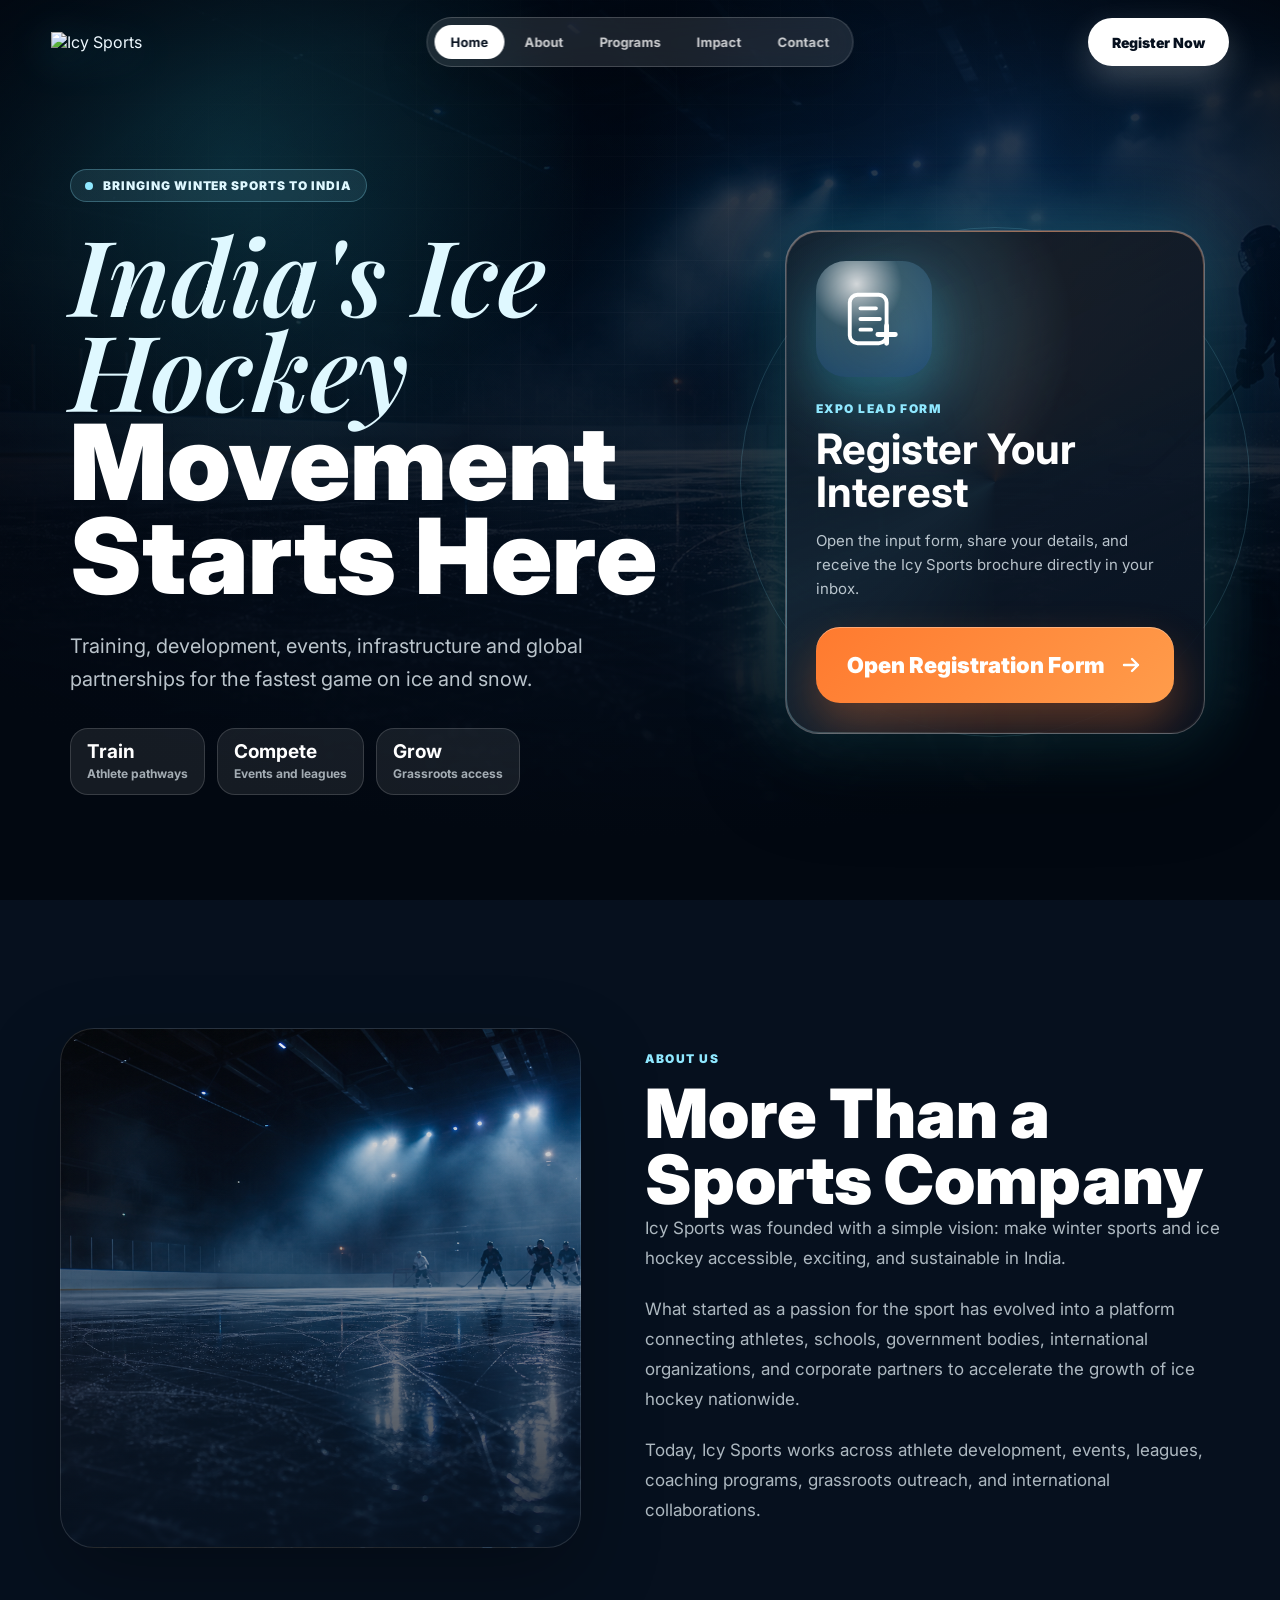
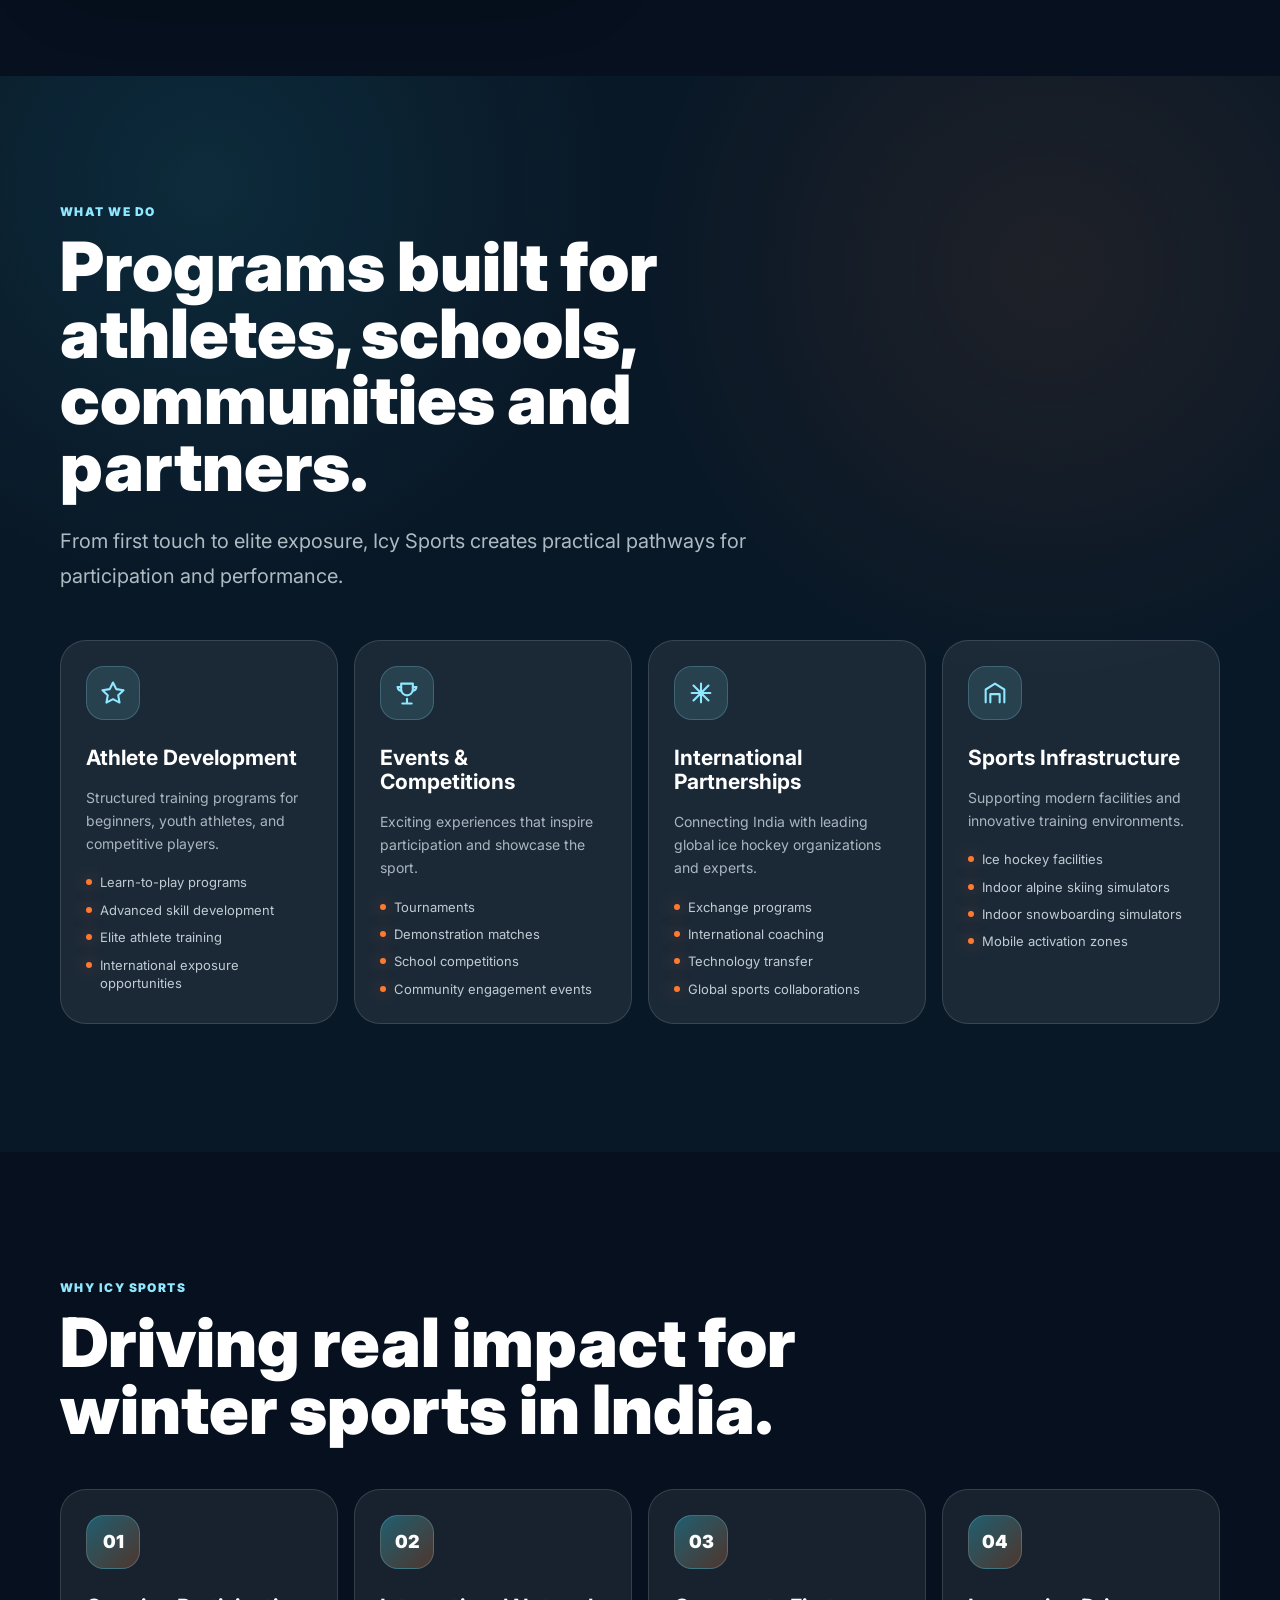
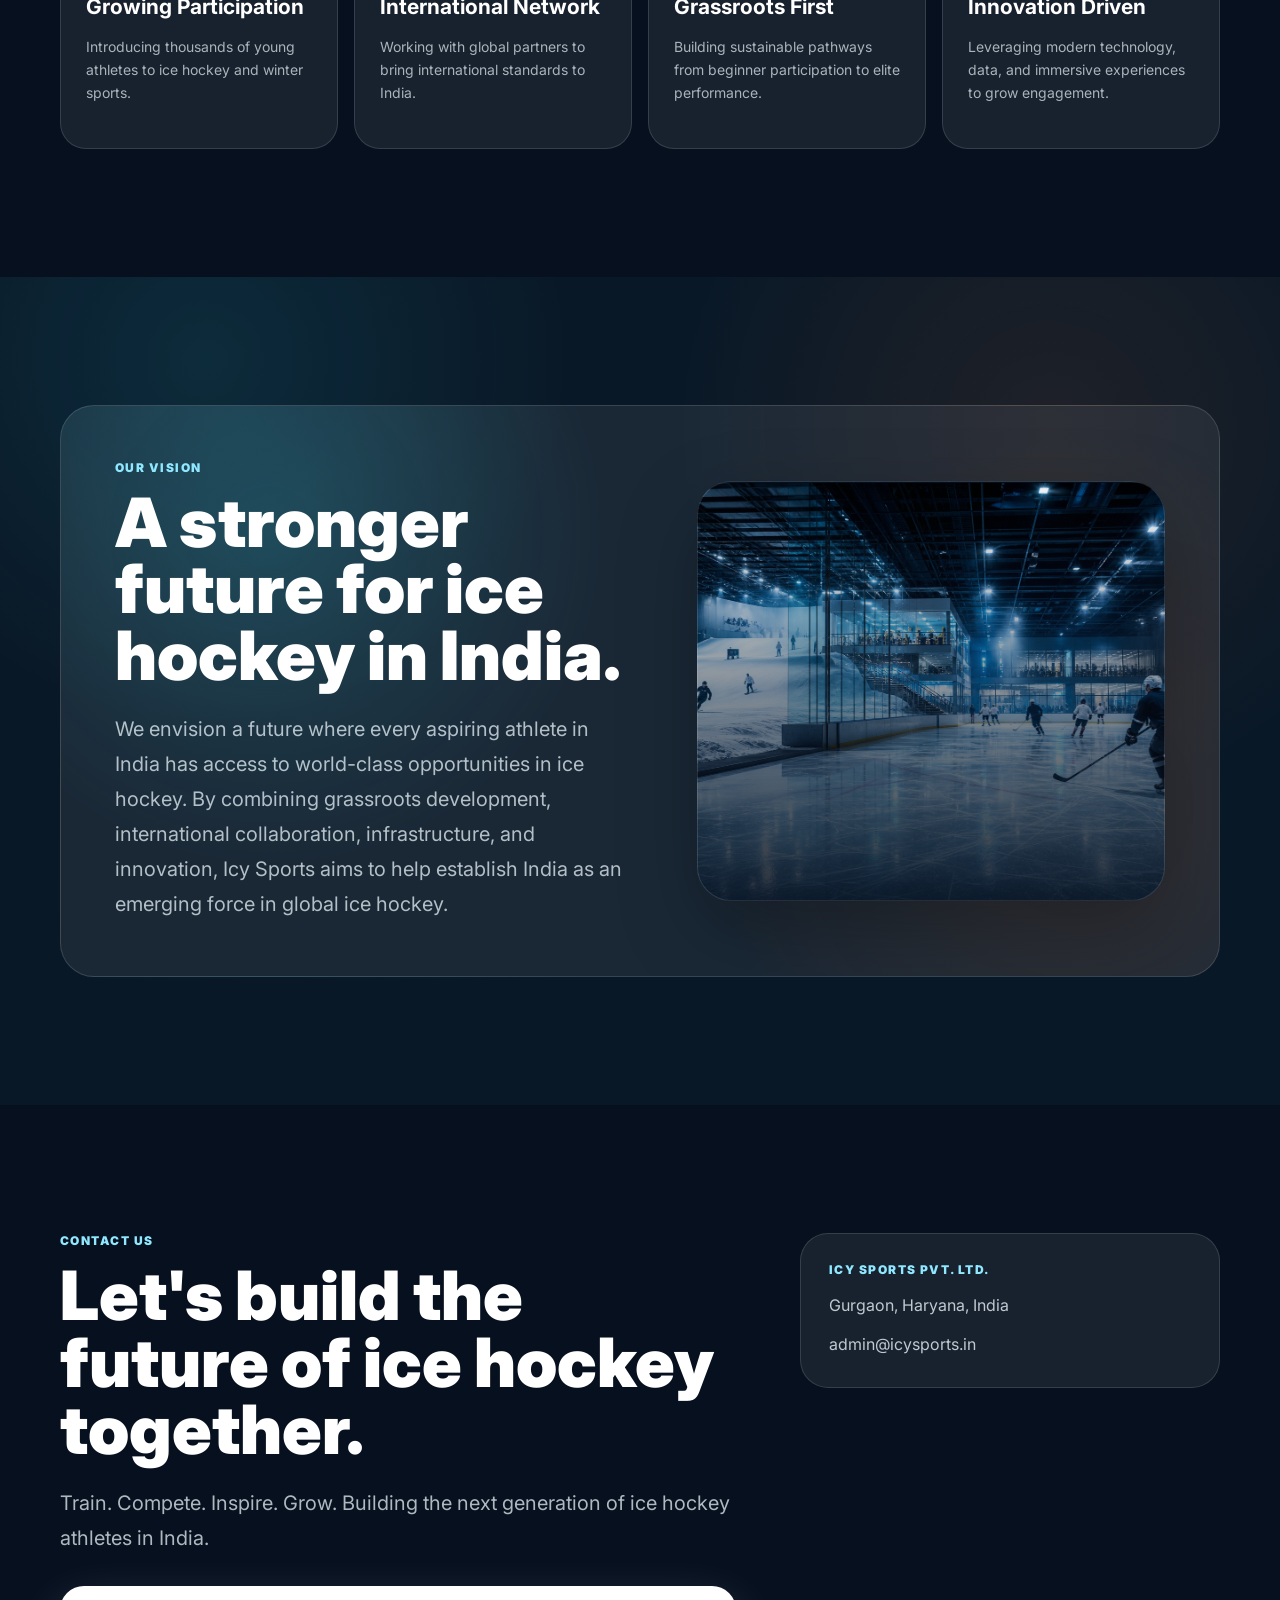
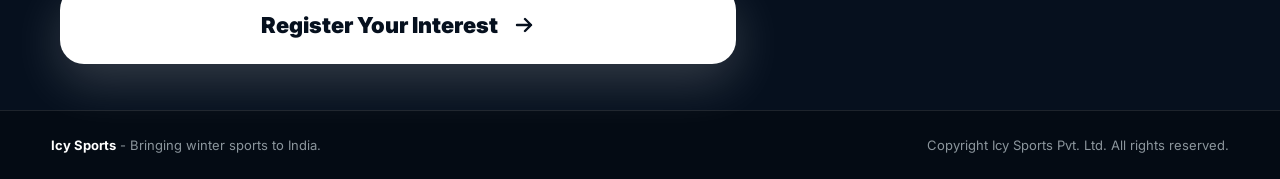
==== commit 2ecf5caa: "Update index.html , updated icySports logo" ====
--- a/index.html
+++ b/index.html
@@ -74,13 +74,13 @@
     .brand {
       display: inline-flex;
       align-items: center;
-      gap: 12px;
+      gap: 0;
       min-width: 174px;
     }
 
     .brand img {
-      width: 38px;
-      height: 38px;
+      width: 128px;
+      height: auto;
       object-fit: contain;
       filter: drop-shadow(0 8px 20px rgba(49, 214, 239, 0.35));
     }
@@ -860,7 +860,7 @@
 
     @media (max-width: 760px) {
       .site-nav { padding: 14px 16px; }
-      .brand span { font-size: 22px; }
+      .brand img { width: 112px; }
       .nav-register { display: none; }
       .menu-toggle { display: inline-flex; }
       .hero { padding-top: 102px; }
@@ -893,8 +893,7 @@
 <body>
   <nav class="site-nav" id="siteNav" aria-label="Primary navigation">
     <a class="brand" href="#top" aria-label="Icy Sports home">
-      <img src="GreenHockey_Icy_Logo.svg" alt="">
-      <span class="font-display">Icy Sports</span>
+      <img src="assets/icy-logo.png" alt="Icy Sports">
     </a>
 
     <div class="nav-pill" aria-label="Section navigation">
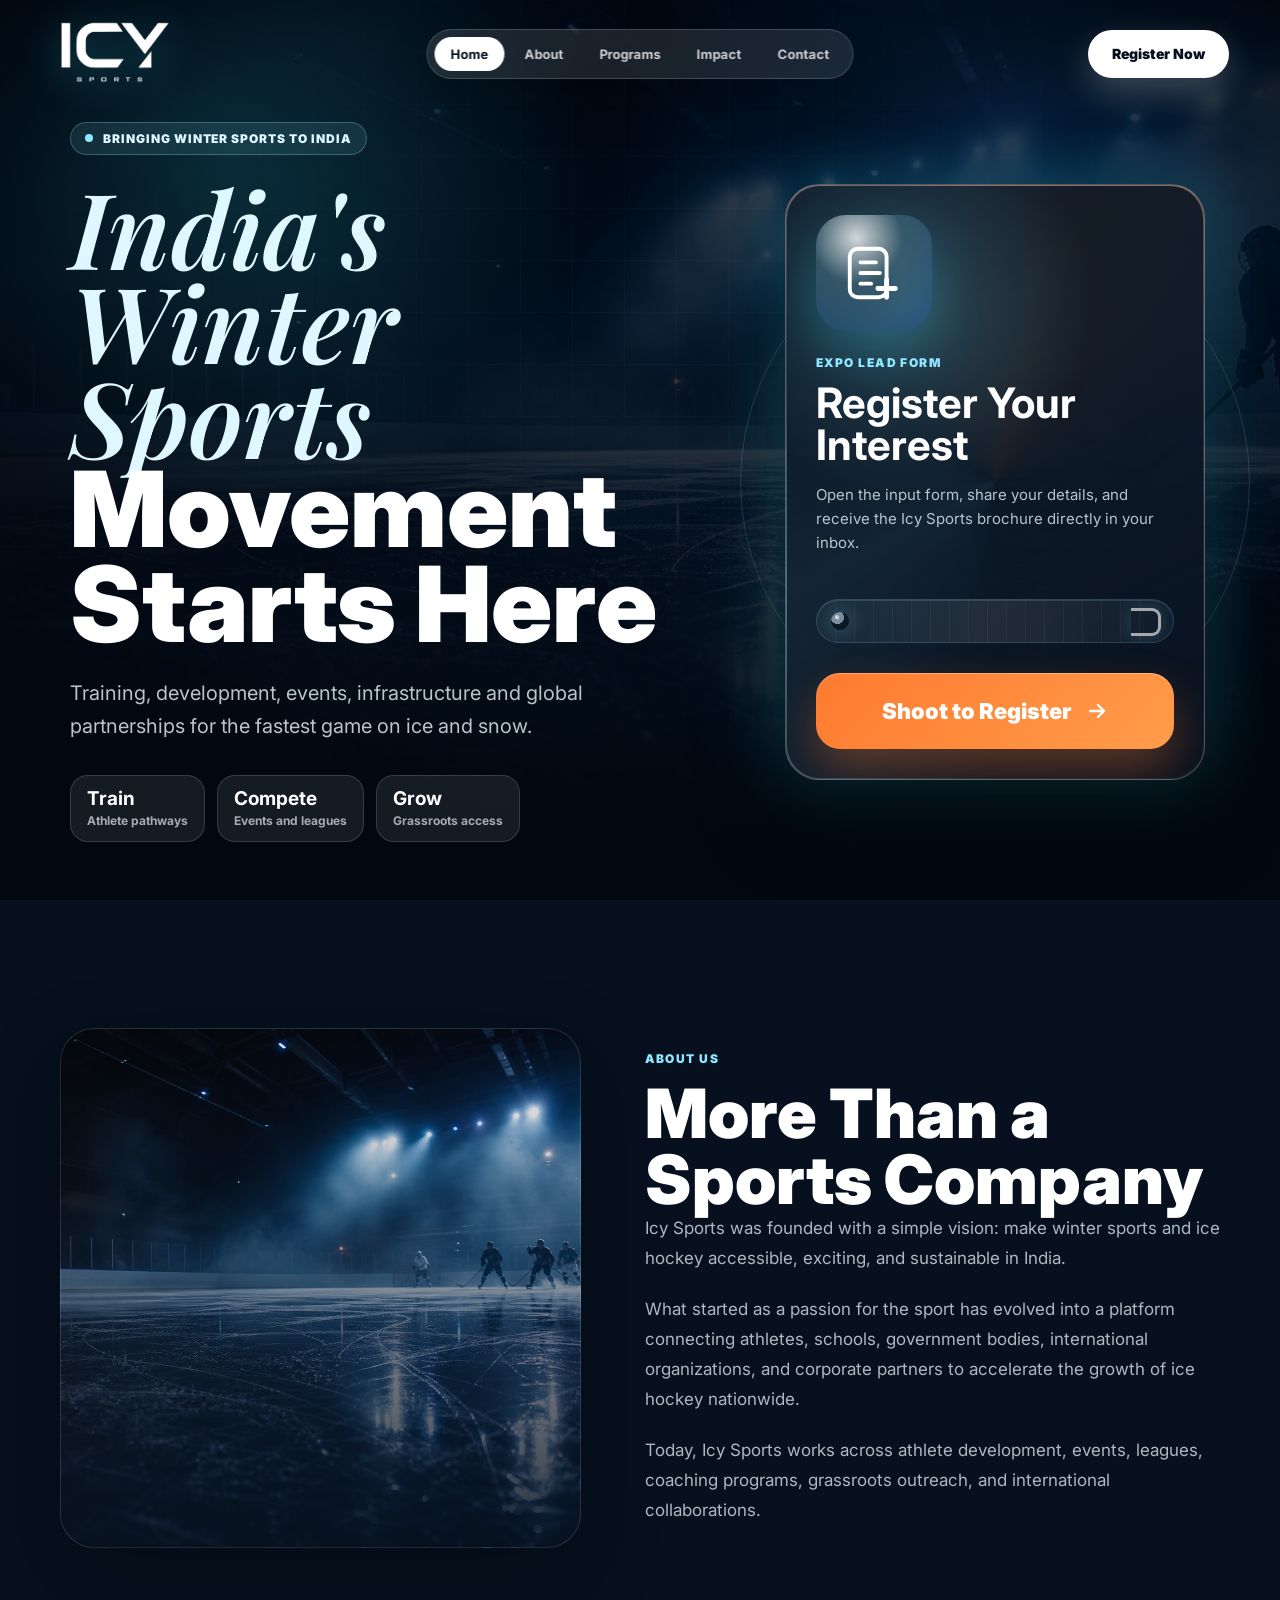
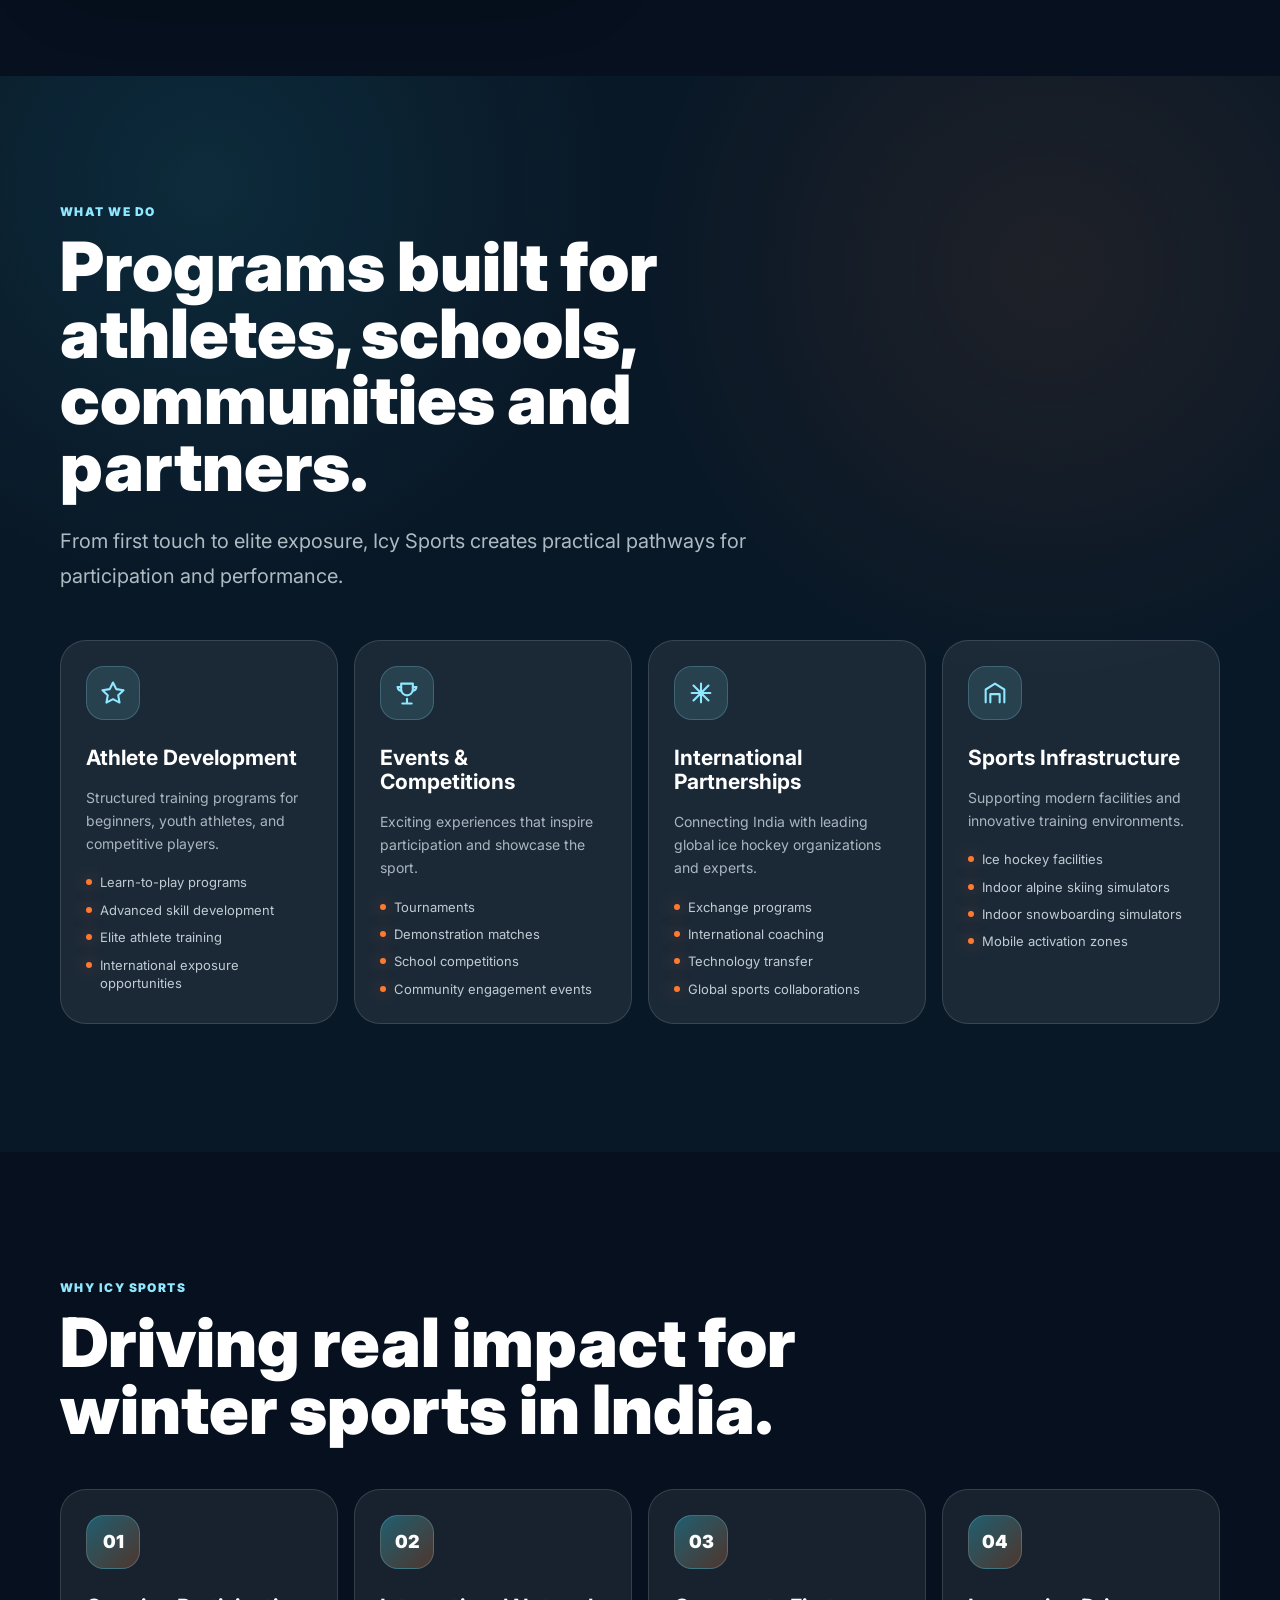
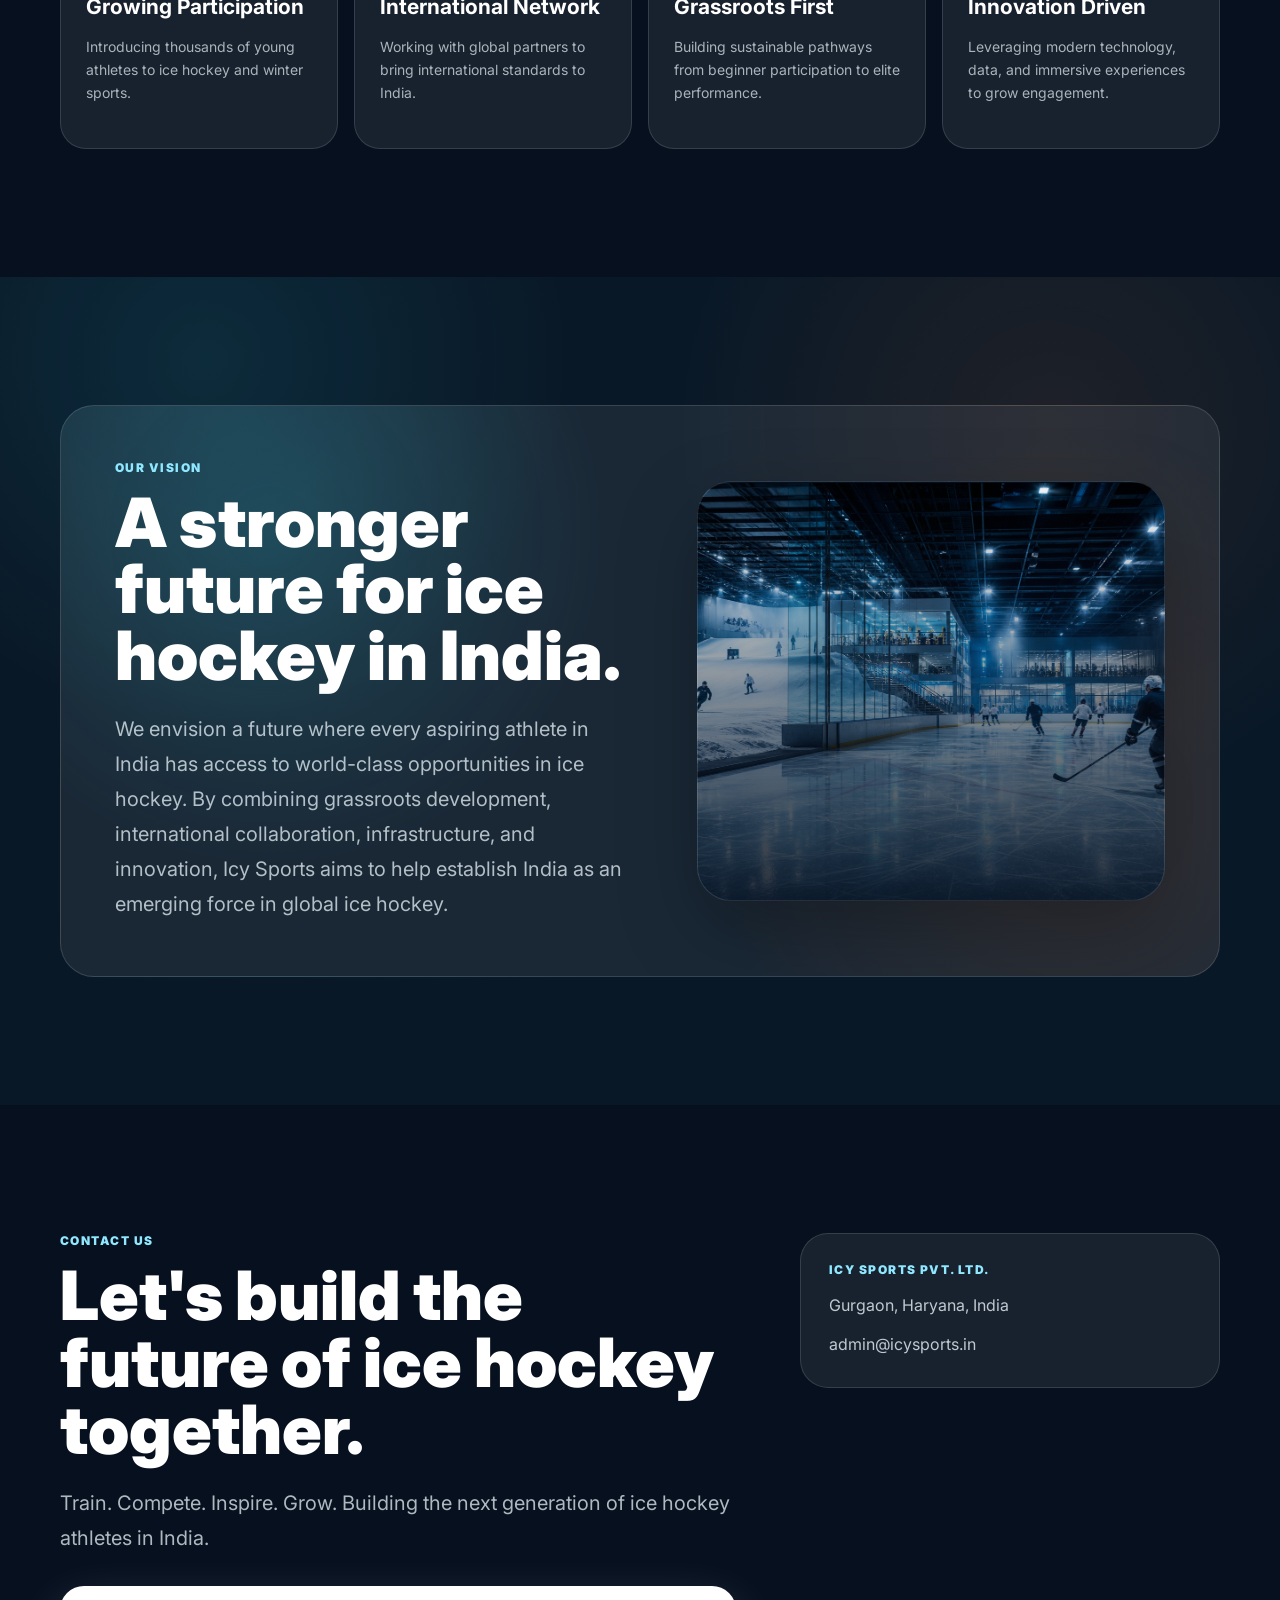
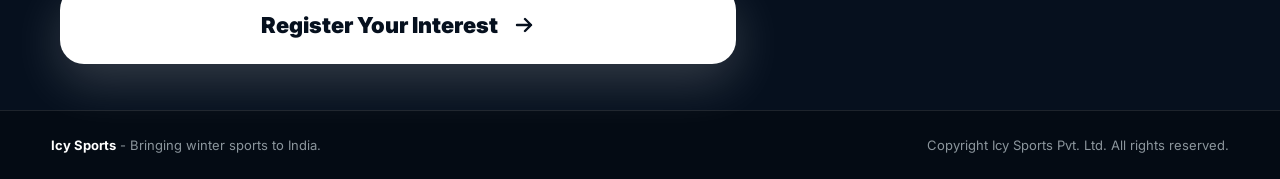
==== commit aa1a3aa5: "Update index.html" ====
--- a/index.html
+++ b/index.html
@@ -517,6 +517,96 @@
       transition: transform 0.2s ease, box-shadow 0.2s ease;
     }
 
+    .shot-rink {
+      position: relative;
+      display: block;
+      width: 100%;
+      height: 44px;
+      margin: 18px 0 4px;
+      border-radius: 999px;
+      border: 1px solid rgba(143, 232, 255, 0.22);
+      background:
+        linear-gradient(90deg, rgba(143,232,255,0.06), rgba(255,255,255,0.12), rgba(143,232,255,0.05)),
+        repeating-linear-gradient(90deg, transparent 0 18px, rgba(255,255,255,0.05) 18px 19px);
+      box-shadow: inset 0 1px 0 rgba(255,255,255,0.16);
+      overflow: hidden;
+      pointer-events: none;
+      opacity: 0.8;
+    }
+
+    .shot-goal {
+      position: absolute;
+      top: 8px;
+      right: 12px;
+      width: 30px;
+      height: 28px;
+      border: 3px solid rgba(255,255,255,0.78);
+      border-left: none;
+      border-radius: 0 9px 9px 0;
+      box-shadow: 0 0 18px rgba(143,232,255,0.28);
+    }
+
+    .shot-puck {
+      position: absolute;
+      left: 14px;
+      top: 50%;
+      width: 18px;
+      height: 18px;
+      border-radius: 50%;
+      background:
+        radial-gradient(circle at 35% 30%, #fff 0 12%, #95a8b7 13% 38%, #0b1725 39% 100%);
+      transform: translateY(-50%);
+      box-shadow: 0 0 20px rgba(143,232,255,0.48);
+    }
+
+    .register-card.shooting .shot-puck {
+      animation: shootPuck 0.72s cubic-bezier(0.16, 1, 0.3, 1) forwards;
+    }
+
+    .register-card.shooting .register-cta {
+      background: linear-gradient(135deg, #31d6ef, #1c8dff);
+      box-shadow:
+        0 30px 62px rgba(49, 214, 239, 0.38),
+        inset 0 1px 0 rgba(255, 255, 255, 0.36);
+    }
+
+    @keyframes shootPuck {
+      0% { left: 14px; transform: translateY(-50%) scale(1); }
+      68% { left: calc(100% - 38px); transform: translateY(-50%) scale(0.88); }
+      100% { left: calc(100% - 26px); transform: translateY(-50%) scale(0.2); opacity: 0; }
+    }
+
+    .ice-burst {
+      position: absolute;
+      right: 25px;
+      top: 50%;
+      width: 10px;
+      height: 10px;
+      border-radius: 50%;
+      background: var(--ice);
+      transform: translateY(-50%);
+      opacity: 0;
+      pointer-events: none;
+    }
+
+    .register-card.shooting .ice-burst {
+      animation: goalBurst 0.62s 0.48s ease-out forwards;
+    }
+
+    @keyframes goalBurst {
+      0% { opacity: 0.95; transform: translateY(-50%) scale(0.2); box-shadow: 0 0 0 0 rgba(255,255,255,0.95); }
+      100% {
+        opacity: 0;
+        transform: translateY(-50%) scale(1.8);
+        box-shadow:
+          -42px -10px 0 rgba(143,232,255,0.85),
+          -28px 18px 0 rgba(255,255,255,0.85),
+          -12px -28px 0 rgba(255,122,47,0.8),
+          18px 16px 0 rgba(143,232,255,0.75),
+          34px -18px 0 rgba(255,255,255,0.75);
+      }
+    }
+
     .register-cta:hover {
       transform: translateY(-3px) scale(1.02);
       box-shadow:
@@ -893,7 +983,7 @@
 <body>
   <nav class="site-nav" id="siteNav" aria-label="Primary navigation">
     <a class="brand" href="#top" aria-label="Icy Sports home">
-      <img src="assets/icy-logo.png" alt="Icy Sports">
+      <img src="assets/icy-logo-white.png" alt="Icy Sports">
     </a>
 
     <div class="nav-pill" aria-label="Section navigation">
@@ -931,7 +1021,7 @@
         <div class="hero-copy">
           <div class="eyebrow hero-anim hero-fade" style="animation-delay: 0.12s;">Bringing winter sports to India</div>
           <h1>
-            <span class="font-display hero-anim hero-reveal-text" style="animation-delay: 0.25s;">India's Ice Hockey</span>
+            <span class="font-display hero-anim hero-reveal-text" style="animation-delay: 0.25s;">India's Winter Sports</span>
             <span class="hero-anim hero-reveal-text" style="animation-delay: 0.42s;">Movement Starts Here</span>
           </h1>
           <p class="hero-subtitle hero-anim hero-fade" style="animation-delay: 0.68s;">
@@ -947,7 +1037,7 @@
         <div class="register-orbit hero-anim hero-fade" style="animation-delay: 0.92s;">
           <div class="orbit-ring one"></div>
           <div class="orbit-ring two"></div>
-          <a class="register-card" href="register/" aria-label="Open registration form">
+          <a class="register-card" href="register/" aria-label="Open registration form" id="heroRegisterCard">
             <div>
               <div class="register-icon" aria-hidden="true">
                 <svg viewBox="0 0 64 64" fill="none">
@@ -960,8 +1050,13 @@
               <h2>Register Your Interest</h2>
               <p>Open the input form, share your details, and receive the Icy Sports brochure directly in your inbox.</p>
             </div>
+            <span class="shot-rink" aria-hidden="true">
+              <span class="shot-puck"></span>
+              <span class="shot-goal"></span>
+              <span class="ice-burst"></span>
+            </span>
             <span class="register-cta">
-              Open Registration Form
+              <span class="register-cta-label">Shoot to Register</span>
               <svg viewBox="0 0 24 24" fill="none" aria-hidden="true">
                 <path d="M5 12h14M13 6l6 6-6 6" stroke="currentColor" stroke-width="2.4" stroke-linecap="round" stroke-linejoin="round"/>
               </svg>
@@ -1203,6 +1298,20 @@
 
     document.querySelectorAll(".reveal-on-scroll").forEach((el) => observer.observe(el));
 
+    const heroRegisterCard = document.getElementById("heroRegisterCard");
+    if (heroRegisterCard) {
+      heroRegisterCard.addEventListener("click", (event) => {
+        if (event.metaKey || event.ctrlKey || event.shiftKey || event.altKey) return;
+        event.preventDefault();
+        heroRegisterCard.classList.add("shooting");
+        const label = heroRegisterCard.querySelector(".register-cta-label");
+        if (label) label.textContent = "Goal! Opening Form";
+        setTimeout(() => {
+          window.location.href = heroRegisterCard.href;
+        }, 820);
+      });
+    }
+
     sizeCanvas();
     setNavState();
     drawSpotlight();
